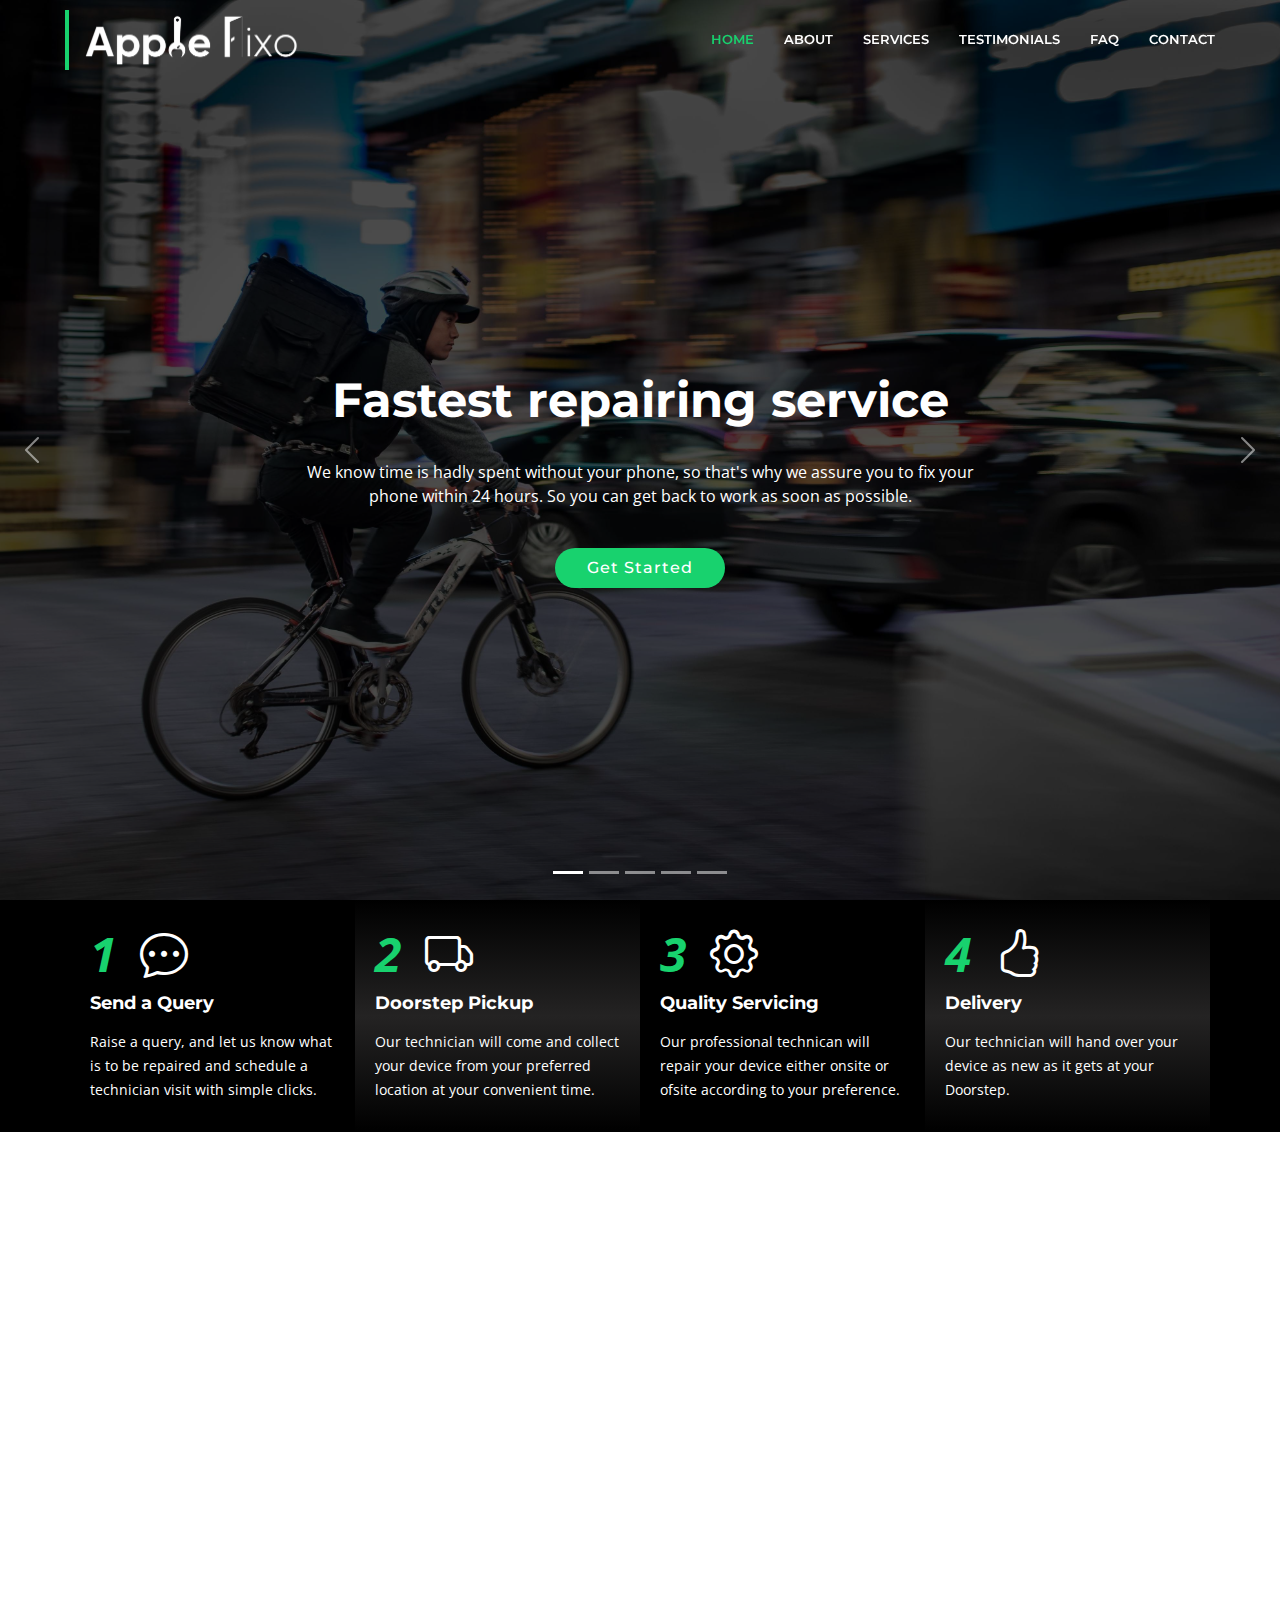
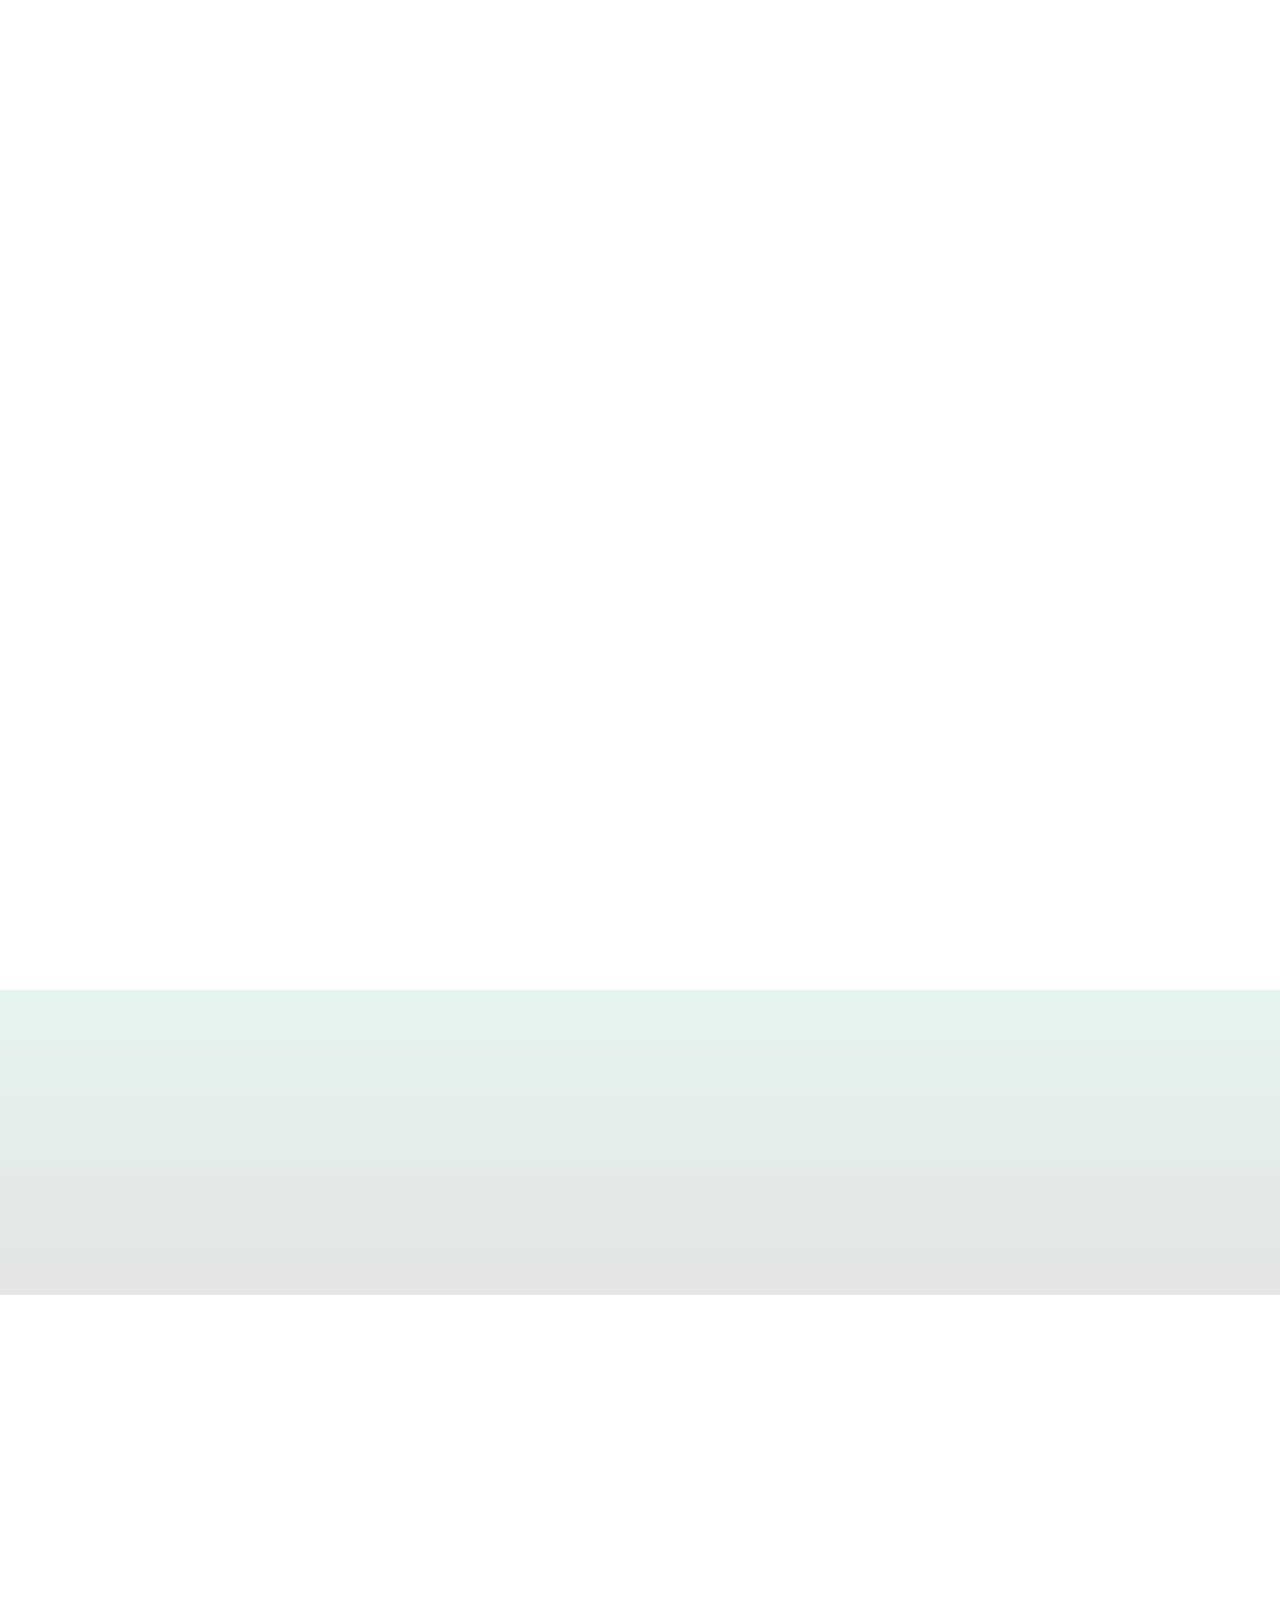
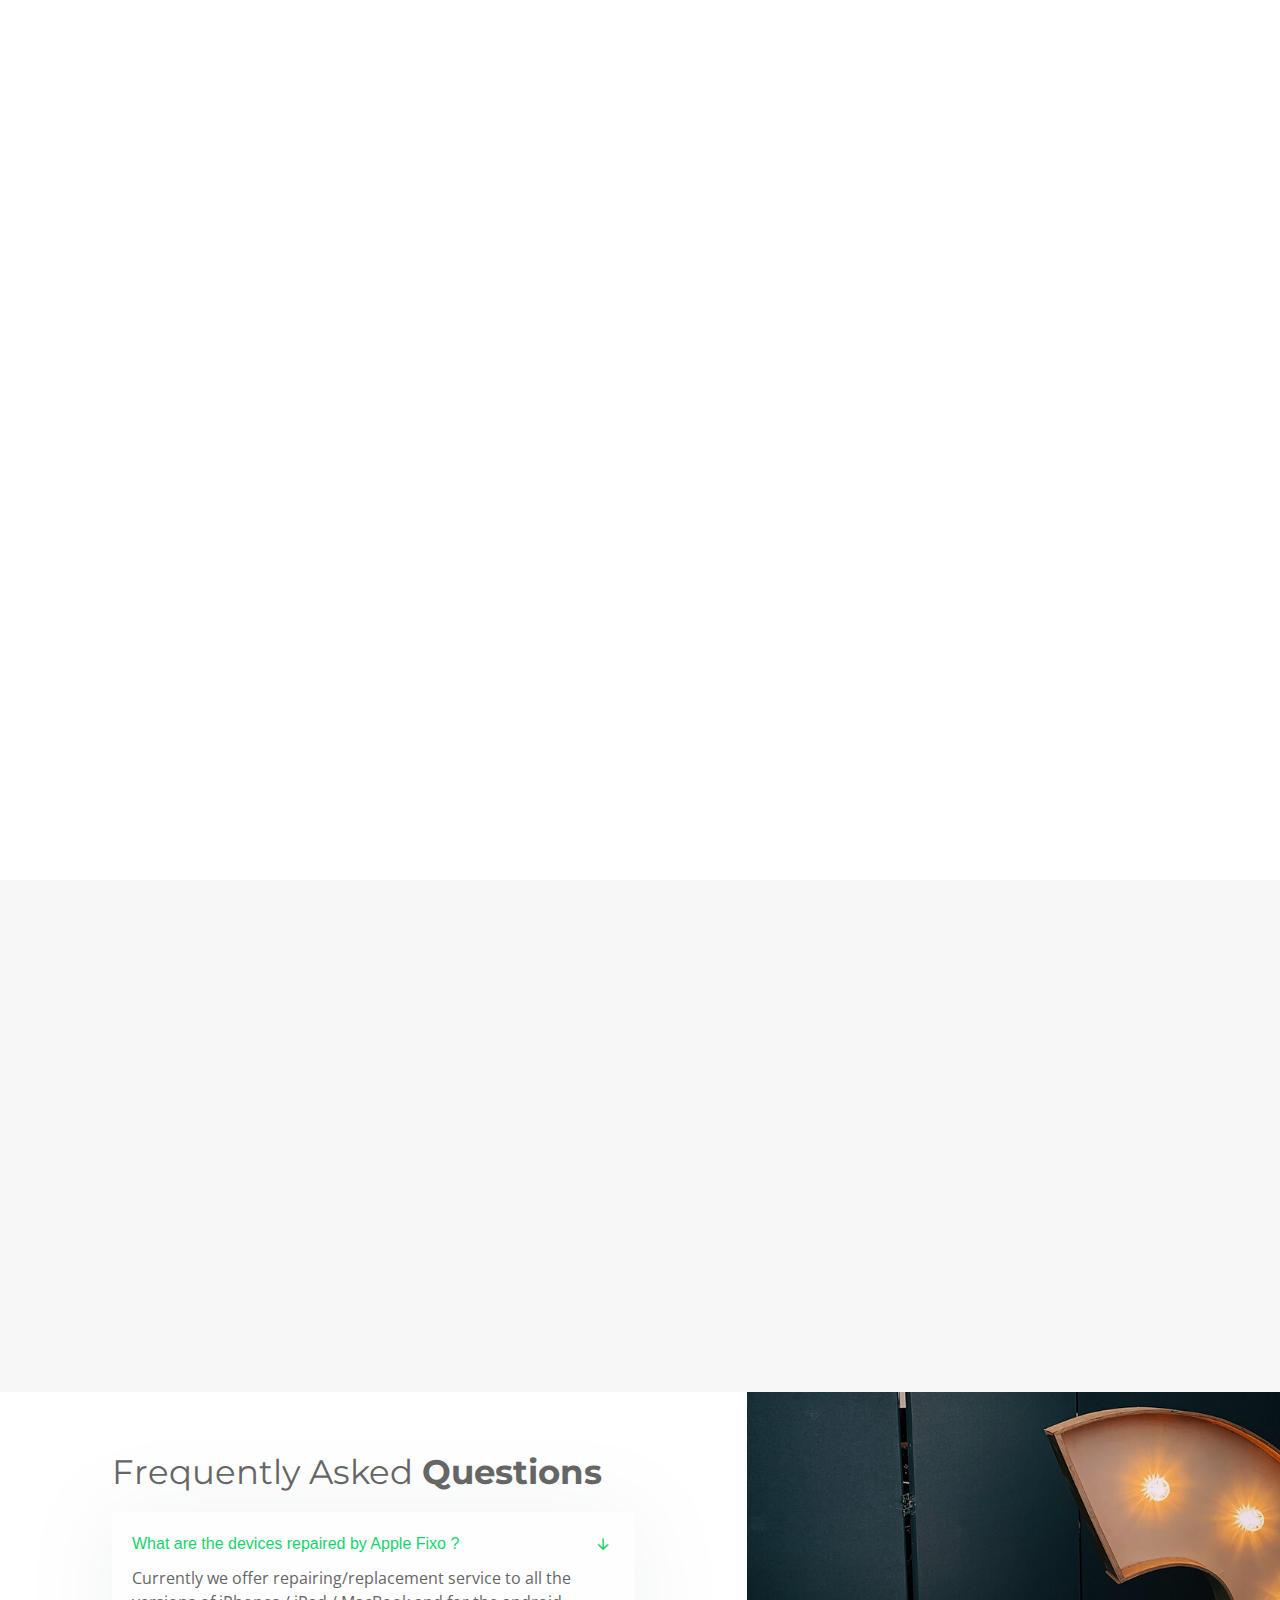
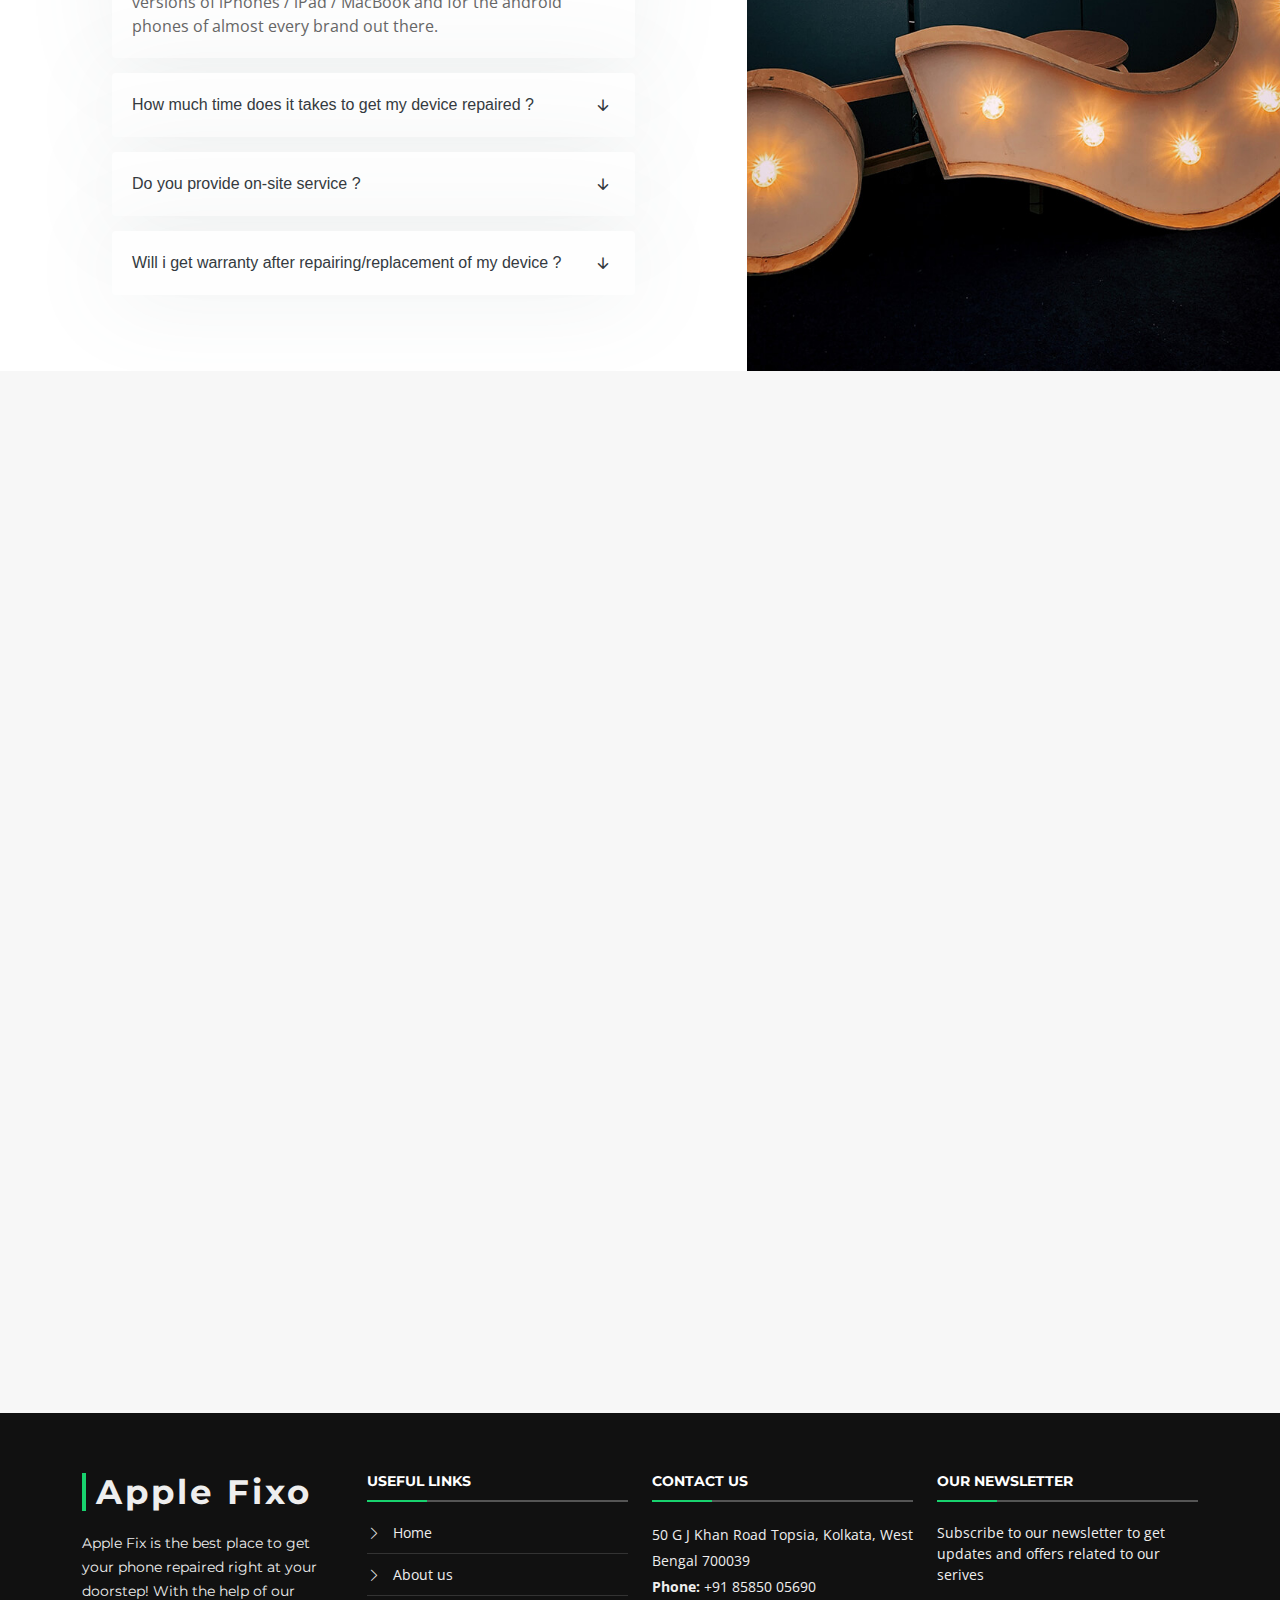
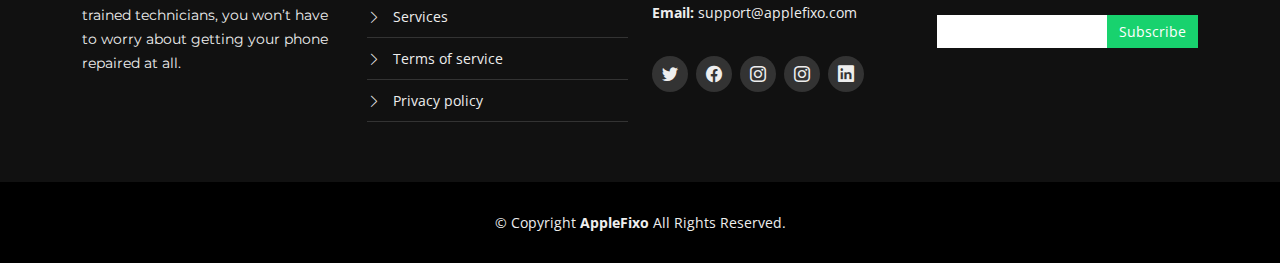
==== index.html @ f8544467 "Update index.html" ====
<!DOCTYPE html>
<html lang="en">

<head>
  <meta charset="utf-8">
  <meta content="width=device-width, initial-scale=1.0" name="viewport">

  <title>Apple Fixo</title>
  <meta content="Best Mobile Repairing Serive in Kolkata | iPhone | iPad | Mac | Android" name="description">
  <meta content="Get your mobile repaired at your doorstep, with free pickup and drop facility" name="keywords">

  <!-- Favicons -->
  <link href="assets/img/favicon.png" rel="icon">
  <link href="assets/img/apple-touch-icon.png" rel="apple-touch-icon">

  <!-- Google Fonts -->
  <link href="https://fonts.googleapis.com/css?family=Open+Sans:300,300i,400,400i,700,700i|Montserrat:300,400,500,700" rel="stylesheet">
  <!-- Vendor CSS Files -->
  <link href="assets/vendor/animate.css/animate.min.css" rel="stylesheet">
  <link href="assets/vendor/aos/aos.css" rel="stylesheet">
  <link href="assets/vendor/bootstrap/css/bootstrap.min.css" rel="stylesheet">
  <link href="assets/vendor/bootstrap-icons/bootstrap-icons.css" rel="stylesheet">
  <link href="assets/vendor/glightbox/css/glightbox.min.css" rel="stylesheet">
  <link href="assets/vendor/swiper/swiper-bundle.min.css" rel="stylesheet">


  <!-- Template Main CSS File -->
  <link href="assets/css/style.css" rel="stylesheet">
  <!-- =======================================================

  ======================================================== -->
</head>

<body>

  <!-- ======= Header ======= -->
  <header id="header" class="fixed-top d-flex align-items-center header-transparent">
    <div class="container-fluid">

      <div class="row justify-content-center align-items-center">
        <div class="col-xl-11 d-flex align-items-center justify-content-between">
          <!-- <h1 class="logo"><a href="index.html">Apple Fixo</a></h1> -->
          <!-- Uncomment below if you prefer to use an image logo -->
          <a href="index.html" class="logo"><img src="assets/img/logo.png" alt="logo" class="img-fluid"></a>


          <nav id="navbar" class="navbar">
            <ul>
              <li><a class="nav-link scrollto active" href="#hero">Home</a></li>
              <li><a class="nav-link scrollto" href="#about">About</a></li>
              <li><a class="nav-link scrollto" href="#services">Services</a></li>
              <li><a class="nav-link scrollto" href="#testimonials">Testimonials</a></li>
              <li><a class="nav-link scrollto " href="#faq">FAQ</a></li>
              <li><a class="nav-link scrollto" href="#contact">Contact</a></li>
            </ul>
            <i class="bi bi-list mobile-nav-toggle"></i>
          </nav><!-- .navbar -->
        </div>
      </div>

    </div>
  </header><!-- End Header -->

  <!-- ======= hero Section ======= -->
  <section id="hero">
    <div class="hero-container">
      <div id="heroCarousel" class="carousel slide carousel-fade" data-bs-ride="carousel" data-bs-interval="5000">

        <ol id="hero-carousel-indicators" class="carousel-indicators"></ol>

        <div class="carousel-inner" role="listbox">

          <div class="carousel-item active" style="background-image: url(assets/img/hero-carousel/1.jpg)">
            <div class="carousel-container">
              <div class="container">
                <h2 class="animate__animated animate__fadeInDown">Fastest repairing service</h2>
                <p class="animate__animated animate__fadeInUp">We know time is hadly spent without your phone, so that's why we assure you to fix your phone within 24 hours. So you can get back to work as soon as possible.</p>
                <a href="#featured-services" class="btn-get-started scrollto animate__animated animate__fadeInUp">Get Started</a>
              </div>
            </div>
          </div>

          <div class="carousel-item" style="background-image: url(assets/img/hero-carousel/2.jpg)">
            <div class="carousel-container">
              <div class="container">
                <h2 class="animate__animated animate__fadeInDown">Professional Technicians</h2>
                <p class="animate__animated animate__fadeInUp">We know how hard it is to find qualified professionals, when everyone knows everything, that's why our technician team consist of certified professionals with atleast 5+ years of experience.</p>
                <a href="#featured-services" class="btn-get-started scrollto animate__animated animate__fadeInUp">Get Started</a>
              </div>
            </div>
          </div>

          <div class="carousel-item" style="background-image: url(assets/img/hero-carousel/3.jpg)">
            <div class="carousel-container">
              <div class="container">
                <h2 class="animate__animated animate__fadeInDown">Doorstep Service</h2>
                <p class="animate__animated animate__fadeInUp">Our Government insists you to Stay at home and so do we, that's why we provide you with our pickup and drop facility for your device so you don't have to step out of your house in turn saving your time and money !</p>
                <a href="#featured-services" class="btn-get-started scrollto animate__animated animate__fadeInUp">Get Started</a>
              </div>
            </div>
          </div>

          <div class="carousel-item" style="background-image: url(assets/img/hero-carousel/4.jpg)">
            <div class="carousel-container">
              <div class="container">
                <h2 class="animate__animated animate__fadeInDown">On-Site repairing</h2>
                <p class="animate__animated animate__fadeInUp">As the saying goes <b>"Don't trust people saying trust me"</b>, that's why we don't ask you to trust us, rather we provide on-site repairing service, so you can have full transparency of the work.</p>
                <a href="#featured-services" class="btn-get-started scrollto animate__animated animate__fadeInUp">Get Started</a>
              </div>
            </div>
          </div>

          <div class="carousel-item" style="background-image: url(assets/img/hero-carousel/5.jpg)">
            <div class="carousel-container">
              <div class="container">
                <h2 class="animate__animated animate__fadeInDown">Only Quality Parts (OOP)</h2>
                <p class="animate__animated animate__fadeInUp">Getting quality people around you may not be possible, but getting quality part can be assured, that's why we provide 100% original parts of your gadgets while repairing or servicing it. </p>
                <a href="#featured-services" class="btn-get-started scrollto animate__animated animate__fadeInUp">Get Started</a>
              </div>
            </div>
          </div>

        </div>

        <a class="carousel-control-prev" href="#heroCarousel" role="button" data-bs-slide="prev">
          <span class="carousel-control-prev-icon bi bi-chevron-left" aria-hidden="true"></span>
        </a>

        <a class="carousel-control-next" href="#heroCarousel" role="button" data-bs-slide="next">
          <span class="carousel-control-next-icon bi bi-chevron-right" aria-hidden="true"></span>
        </a>

      </div>
    </div>
  </section><!-- End Hero Section -->

  <main id="main">

    <!-- ======= Featured Services Section Section ======= -->
    <section id="featured-services">
      <div class="container">
        <div class="row">

          <div class="col-lg-3 box">
            <i><b>1  </b> &nbsp </i><i class="bi bi-chat-dots text-white"></i>
            <h4 class="title"><a><b>Send a Query</b></a></h4>
            <p class="description">Raise a query, and let us know what is to be repaired and schedule a technician visit with simple clicks.</p>
          </div>

          <div class="col-lg-3 box box-bg">
            <i><b>2  </b> &nbsp </i><i class="bi bi-truck text-white"></i>
            <h4 class="title"><a><b>Doorstep Pickup</b></a></h4>
            <p class="description">Our technician will come and collect your device from your preferred location at your convenient time.</p>
          </div>

          <div class="col-lg-3 box">
            <i><b>3  </b> &nbsp </i><i class="bi bi-gear text-white"></i>
            <h4 class="title"><a><b>Quality Servicing</b></a></h4>
            <p class="description">Our professional technican will repair your device either onsite or ofsite according to your preference.</p>
          </div>

          <div class="col-lg-3 box box-bg">
            <i><b>4  </b> &nbsp </i><i class="bi bi-hand-thumbs-up text-white"></i>
            <h4 class="title"><a><b>Delivery</b></a></h4>
            <p class="description">Our technician will hand over your device as new as it gets at your Doorstep.</p>
          </div>



        </div>
      </div>
    </section><!-- End Featured Services Section -->

    <!-- ======= About Us Section ======= -->
    <section id="about">
      <div class="container" data-aos="fade-up">

        <header class="section-header">
          <h3>Our Commitments</h3>
          <p>Reasons to choose Us.</p>
        </header>

        <div class="row about-cols">

          <div class="col-md-3" data-aos="fade-up" data-aos-delay="100">
            <div class="about-col">
              <div class="img">
                <img src="assets/img/about-mission.jpg" alt="" class="img-fluid">
                <div class="icon"><img class="img-res" src="assets/img/icons/delivery-van.png" alt=""></div>
              </div>
              <h2 class="title"><a>Free Pickup & Drop</a></h2>
              <p>
                We provide free pickup & drop service of the gadget that is to be reapired.
              </p>
            </div>
          </div>

          <div class="col-md-3" data-aos="fade-up" data-aos-delay="100">
            <div class="about-col">
              <div class="img">
                <img src="assets/img/onsite.jpg" alt="" class="img-fluid">
                <div class="icon"><img class="img-res" src="assets/img/icons/repair.png" alt=""></div>
              </div>
              <h2 class="title"><a>On-site Service</a></h2>
              <p>
                We provide On-site servicing for full transparency with our customer.
              </p>
            </div>
          </div>

          <div class="col-md-3" data-aos="fade-up" data-aos-delay="200">
            <div class="about-col">
              <div class="img">
                <img src="assets/img/about-plan.jpg" alt="" class="img-fluid">
                <div class="icon"><img class="img-res" src="assets/img/icons/warranty.png" alt=""></i></div>
              </div>
              <h2 class="title"><a>30 Days Warranty</a></h2>
              <p>
                We provide only trained and experienced professionals to service your gadgets.
              </p>
            </div>
          </div>

          <div class="col-md-3" data-aos="fade-up" data-aos-delay="300">
            <div class="about-col">
              <div class="img">
                <img src="assets/img/about-vision.jpg" alt="" class="img-fluid">
                <div class="icon"><img class="img-res" src="assets/img/icons/low-price.png" alt=""></div>
              </div>
              <h2 class="title"><a>Lowest price Guranteed</a></h2>
              <p>
                We assure you to provide you with the lowest price for our services.
              </p>
            </div>
          </div>

        </div>

      </div>
    </section><!-- End About Us Section -->

    <!-- ======= Services Section ======= -->
    <section id="services">
      <div class="container" data-aos="fade-up">

        <header class="section-header wow fadeInUp">
          <h3>Services</h3>
          <p>We are committed to provide you with the best customer experience with overall budget friemdly and quality serivices.</p>
        </header>

        <div class="row">

          <div class="col-lg-4 col-md-6 box" data-aos="fade-up" data-aos-delay="100">
            <div class="icon"><img class="img-svg" src="assets/img/icons/broken.png" alt=""></div>
                <h4 class="title"><a>Broken Screen</a></h4>
                <p class="description">Screens of android, iPhone, iPad, MacBook, Laptops(all brands) are replaced / repaired. </p>
          </div>
          <div class="col-lg-4 col-md-6 box" data-aos="fade-up" data-aos-delay="200">
            <div class="icon"><img class="img-svg" src="assets/img/icons/lighting.png" alt=""></div>
            <h4 class="title"><a >Battery</a></h4>
            <p class="description">Battery related issues of android phones / iPhones/ iPad / Laptops are resloved. </p>
          </div>
          <div class="col-lg-4 col-md-6 box" data-aos="fade-up" data-aos-delay="300">
            <div class="icon"><img class="img-svg" src="assets/img/icons/mac.png" alt=""></div>
            <h4 class="title"><a  >MacBook</a></h4>
            <p class="description">Original spare parts of MacBook are provided with intended warranty.</p>
          </div>
          <div class="col-lg-4 col-md-6 box" data-aos="fade-up" data-aos-delay="200">
            <div class="icon"><img class="img-svg" src="assets/img/icons/motherboard.png" alt=""></div>
            <h4 class="title mt-5"><a  >Motherboard</a></h4>
            <p class="description">Motherboard repairing / replacement of iPhones / android / Laptops are provided.</p>
          </div>
          <div class="col-lg-4 col-md-6 box" data-aos="fade-up" data-aos-delay="300">
            <div class="icon"><img class="img-svg" src="assets/img/icons/microphone.png" alt=""></div>
            <h4 class="title"><a  >Microphone</a></h4>
            <p class="description">All microphones related issues for all the devices are provided here. </p>
          </div>
          <div class="col-lg-4 col-md-6 box" data-aos="fade-up" data-aos-delay="400">
            <div class="icon"><img class="img-svg" src="assets/img/icons/charger.png" alt=""></div>
            <h4 class="title"><a  >Charging Port</a></h4>
            <p class="description">Charging port as well as chargers for iPhones / android / iPad are repaired</p>
          </div>
          <div class="col-lg-4 col-md-6 box" data-aos="fade-up" data-aos-delay="200">
            <div class="icon"><img class="img-svg" src="assets/img/icons/speaker.png" alt=""></div>
            <h4 class="title"><a  >Speaker</a></h4>
            <p class="description">All speakers related issues for all the devices such as laptop and phones are provided here.</p>
          </div>
          <div class="col-lg-4 col-md-6 box" data-aos="fade-up" data-aos-delay="300">
            <div class="icon"><img class="img-svg" src="assets/img/icons/tablet.png" alt=""></div>
            <h4 class="title"><a>Tablet</a></h4>
            <p class="description">iPad and tables of all other brands are repaired.</p>
          </div>
          <div class="col-lg-4 col-md-6 box" data-aos="fade-up" data-aos-delay="400">
            <div class="icon"><img class="img-svg" src="assets/img/icons/receiver.png" alt=""></div>
            <h4 class="title"><a>Receiver</a></a></h4>
            <p class="description">Receiver of android phones and iPhones are repaired and replaced over here.</p>
          </div>

        </div>

      </div>
    </section><!-- End Services Section -->

    <!-- ======= Call To Action Section ======= -->
    <section id="call-to-action">
      <div class="container text-center" data-aos="zoom-in">
        <h3>Get your phone repaired now !</h3>
        <p> We offer a wide range of mobile phone repair services like mic, battery, speaker, back panel, charging jack replacement and more! This is all done at affordable prices right in front of you so you do not have to depend on questionable local repair shops.</p>
        <a class="cta-btn" href="#contact">Get Free Consultation <i class="bi bi-arrow-right-circle-fill"></i></a>
      </div>
    </section><!-- End Call To Action Section -->

    <!-- ======= Facts Section ======= -->
    <section id="facts">
      <div class="container" data-aos="fade-up">

        <header class="section-header">
          <h3>Achievements</h3>
          <p>We work non-stop to deliver the services we promised, so you can rely on the commitments we make.</p>
        </header>

        <div class="row counters">

          <div class="col-lg-3 col-6 text-center">
            <span data-purecounter-start="0" data-purecounter-end="132" data-purecounter-duration="1" class="purecounter"></span>
            <p>Happy Clients</p>
          </div>

          <div class="col-lg-3 col-6 text-center">
            <span data-purecounter-start="0" data-purecounter-end="421" data-purecounter-duration="1" class="purecounter"></span>
            <p>Projects</p>
          </div>

          <div class="col-lg-3 col-6 text-center">
            <span data-purecounter-start="0" data-purecounter-end="1364" data-purecounter-duration="1" class="purecounter"></span>
            <p>Hours Of Support</p>
          </div>

          <div class="col-lg-3 col-6 text-center">
            <span data-purecounter-start="0" data-purecounter-end="38" data-purecounter-duration="1" class="purecounter"></span>
            <p>Professionals</p>
          </div>

        </div>

        <div class="facts-img">
          <img src="assets/img/facts-img.jpg" alt="" class="img-fluid">
        </div>

      </div>
    </section><!-- End Facts Section -->


    <!-- ======= Our Clients Section ======= -->
    <section id="clients">
      <div class="container" data-aos="zoom-in">

        <header class="section-header">
          <h3>Brands We Deal With</h3>
        </header>

        <div class="clients-slider swiper-container">
          <div class="swiper-wrapper align-items-center">
            <div class="swiper-slide"><img src="assets/img/clients/client-3.png" class="img-fluid" alt=""></div>
            <div class="swiper-slide"><img src="assets/img/clients/client-4.png" class="img-fluid" alt=""></div>
            <div class="swiper-slide"><img src="assets/img/clients/client-1.png" class="img-fluid" alt=""></div>
            <div class="swiper-slide"><img src="assets/img/clients/client-2.png" class="img-fluid" alt=""></div>
            <div class="swiper-slide"><img src="assets/img/clients/client-5.png" class="img-fluid" alt=""></div>
            <div class="swiper-slide"><img src="assets/img/clients/client-6.png" class="img-fluid" alt=""></div>
            <div class="swiper-slide"><img src="assets/img/clients/client-7.png" class="img-fluid" alt=""></div>
            <div class="swiper-slide"><img src="assets/img/clients/client-8.png" class="img-fluid" alt=""></div>
            <div class="swiper-slide"><img src="assets/img/clients/client-9.png" class="img-fluid" alt=""></div>
            <div class="swiper-slide"><img src="assets/img/clients/client-10.png" class="img-fluid" alt=""></div>
            <div class="swiper-slide"><img src="assets/img/clients/client-11.png" class="img-fluid" alt=""></div>
            <div class="swiper-slide"><img src="assets/img/clients/client-12.png" class="img-fluid" alt=""></div>
          </div>
          <div class="swiper-pagination"></div>
        </div>

      </div>
    </section><!-- End Our Clients Section -->

    <!-- ======= Testimonials Section ======= -->
    <section id="testimonials" class="section-bg">
      <div class="container" data-aos="fade-up">

        <header class="section-header">
          <h3>Testimonials</h3>
        </header>

        <div class="testimonials-slider swiper-container" data-aos="fade-up" data-aos-delay="100">
          <div class="swiper-wrapper">

            <div class="swiper-slide">
              <div class="testimonial-item">
                <img src="assets/img/testimonial-1.jpg" class="testimonial-img" alt="">
                <h3>Saul Goodman</h3>
                <h4>Consultant</h4>
                <p>
                  <img src="assets/img/quote-sign-left.png" class="quote-sign-left" alt="">
                  I got my MacBook screen repaired as it was really urgent for me to get that fixed. They got my MacBook repaired under 24 hours.
                  <img src="assets/img/quote-sign-right.png" class="quote-sign-right" alt="">
                </p>
              </div>
            </div><!-- End testimonial item -->

            <div class="swiper-slide">
              <div class="testimonial-item">
                <img src="assets/img/testimonial-2.jpg" class="testimonial-img" alt="">
                <h3>Sara Wilsson</h3>
                <h4>Doctor</h4>
                <p>
                  <img src="assets/img/quote-sign-left.png" class="quote-sign-left" alt="">
                I got my MacBook screen repaired as it was really urgent for me to get that fixed. They got my MacBook repaired under 24 hours.
                  <img src="assets/img/quote-sign-right.png" class="quote-sign-right" alt="">
                </p>
              </div>
            </div><!-- End testimonial item -->

            <div class="swiper-slide">
              <div class="testimonial-item">
                <img src="assets/img/testimonial-3.jpg" class="testimonial-img" alt="">
                <h3>Jena Karlis</h3>
                <h4>Store Owner</h4>
                <p>
                  <img src="assets/img/quote-sign-left.png" class="quote-sign-left" alt="">
                  I got my MacBook screen repaired as it was really urgent for me to get that fixed. They got my MacBook repaired under 24 hours.
                  <img src="assets/img/quote-sign-right.png" class="quote-sign-right" alt="">
                </p>
              </div>
            </div><!-- End testimonial item -->

            <div class="swiper-slide">
              <div class="testimonial-item">
                <img src="assets/img/testimonial-4.jpg" class="testimonial-img" alt="">
                <h3>Matt Brandon</h3>
                <h4>Freelancer</h4>
                <p>
                  <img src="assets/img/quote-sign-left.png" class="quote-sign-left" alt="">
                  I got my iPhone repaired at my doorstep itself, the technician was very professional and I also got warranty on the repaired parts.
                  <img src="assets/img/quote-sign-right.png" class="quote-sign-right" alt="">
                </p>
              </div>
            </div><!-- End testimonial item -->

            <div class="swiper-slide">
              <div class="testimonial-item">
                <img src="assets/img/testimonial-5.jpg" class="testimonial-img" alt="">
                <h3>John Larson</h3>
                <h4>Entrepreneur</h4>
                <p>
                  <img src="assets/img/quote-sign-left.png" class="quote-sign-left" alt="">
                  I got my Redmi Note 5 repaired and the customer service was really great.
                  <img src="assets/img/quote-sign-right.png" class="quote-sign-right" alt="">
                </p>
              </div>
            </div><!-- End testimonial item -->

          </div>
          <div class="swiper-pagination"></div>
        </div>

      </div>
    </section><!-- End Testimonials Section -->


    <!-- ======= Faq Section ======= -->
    <section id="faq" class="faq">
      <div class="container-fluid">

        <div class="row">

          <div class="col-lg-7 d-flex flex-column justify-content-center align-items-stretch  order-2 order-lg-1">

            <div class="content">
              <h3>Frequently Asked <strong>Questions</strong></h3>
            </div>

            <div class="accordion-list">
              <ul>
                <li>
                  <a data-bs-toggle="collapse" class="collapse" data-bs-target="#accordion-list-1">What are the devices repaired by Apple Fixo ?<i class="bi bi-arrow-down-short"></i> <i class="bx bx-chevron-down icon-show"></i><i class="bx bx-chevron-up icon-close"></i></a>
                  <div id="accordion-list-1" class="collapse show" data-bs-parent=".accordion-list">
                    <p>
                      Currently we offer repairing/replacement service to all the versions of iPhones / iPad / MacBook and for the android phones of almost every brand out there.
                    </p>
                  </div>
                </li>

                <li>
                  <a data-bs-toggle="collapse" data-bs-target="#accordion-list-2" class="collapsed">How much time does it takes to get my device repaired ? <i class="bi bi-arrow-down-short"></i><i class="bx bx-chevron-down icon-show"></i><i class="bx bx-chevron-up icon-close"></i></a>
                  <div id="accordion-list-2" class="collapse" data-bs-parent=".accordion-list">
                    <p>
                      If the damaged parts of your device are available in the market then your device can be repaired and delivered within 24 hours.
                    </p>
                  </div>
                </li>

                <li>
                  <a data-bs-toggle="collapse" data-bs-target="#accordion-list-3" class="collapsed">Do you provide on-site service ?<i class="bi bi-arrow-down-short"></i></i> <i class="bx bx-chevron-down icon-show"></i><i class="bx bx-chevron-up icon-close"></i></a>
                  <div id="accordion-list-3" class="collapse" data-bs-parent=".accordion-list">
                    <p>
                      Yes, we do provide onsite repairing service for our customers for full transparenvy of the work.
                    </p>
                  </div>
                </li>
                <li>
                  <a data-bs-toggle="collapse" data-bs-target="#accordion-list-3" class="collapsed">Will i get warranty after repairing/replacement of my device ?<i class="bi bi-arrow-down-short"></i></i> <i class="bx bx-chevron-down icon-show"></i><i class="bx bx-chevron-up icon-close"></i></a>
                  <div id="accordion-list-3" class="collapse" data-bs-parent=".accordion-list">
                    <p>
                      Absolutely, you will get 30 Days of warranty on the parts that are repaired or replaced in your device. Please note: We don’t cover any kind of physical/water damage to the parts provided. If there is any mishandling/tampering of the parts that are observed by our expert technicians it will not be covered under warranty.
                    </p>
                  </div>
                </li>

              </ul>
            </div>

          </div>

          <div class="col-lg-5 align-items-stretch order-1 order-lg-2 img" style='background-image: url("assets/img/faq.jpg");'>&nbsp;</div>
        </div>

      </div>
    </section><!-- End Faq Section -->

    <!-- ======= Contact Section ======= -->
    <section id="contact" class="section-bg">
      <div class="container" data-aos="fade-up">

        <div class="section-header">
          <h3>Contact Us</h3>
          <p>Raise a query and we'll try to get you as soon as possible.</p>
        </div>

        <div class="row contact-info">

          <div class="col-md-4">
            <div class="contact-address">
              <i class="bi bi-geo-alt"></i>
              <h3>Address</h3>
              <address>50 G J Khan Road Topsia, Kolkata 7000-39</address>
            </div>
          </div>

          <div class="col-md-4">
            <div class="contact-phone">
              <i class="bi bi-phone"></i>
              <h3>Phone Number</h3>
              <p><a href="tel:+155895548855">+91 85850 05690</a></p>
            </div>
          </div>

          <div class="col-md-4">
            <div class="contact-email">
              <i class="bi bi-envelope"></i>
              <h3>Email</h3>
              <p><a href="mailto:info@example.com">support@applefixo.com</a></p>
            </div>
          </div>

        </div>

        <div class="form">
          <form action="https://formsubmit.co/fixoapple@gmail.com" method="POST" role="form" class="php-email-form">
            <div class="row">
              <div class="form-group col-md-4">
                <input type="text" name="name" class="form-control" id="name" placeholder="Your Name" required>
                <input type="hidden" name="_next" value="https://www.applefixo.com/">
                <input type="hidden" name="_captcha" value="false">
              </div>
              <div class="form-group col-md-4">
                <input type="email" class="form-control" name="email" id="email" placeholder="Your Email" required>

              </div>
              <div class="form-group col-md-4">
                      <select id="inputState" class="form-control">
                      <option selected>Mobile Phone</option>
                      <option>Tablet</option>
                      <option>Laptop</option>
                      <option>PC</option>
                      </select>
            </div>
            </div>
            <div class="row">
              <div class="form-group col-md-4">
                <input type="text" class="form-control" name="brand" id="subject" placeholder="Brand Name" required>
              </div>
              <div class="form-group col-md-4">
                <input type="text" class="form-control" name="model" id="subject" placeholder="Model Name" required>
              </div>
              <div class="form-group col-md-4">
                <input type="text" class="form-control" name="issue" id="subject" placeholder="Issue" required>
              </div>
            </div>
            <div class="form-group">
              <textarea class="form-control" name="address" rows="5" placeholder="Address" required></textarea>
            </div>
            <div class="form-group">
              <textarea class="form-control" name="isuue" rows="5" placeholder="Describe your issue in brief" required></textarea>
            </div>
            <div class="text-center"><button type="submit">Raise Query &nbsp &nbsp<i class="bi bi-arrow-right-circle-fill"></i></button></div>
          </form>
        </div>

      </div>
    </section><!-- End Contact Section -->

  </main><!-- End #main -->

  <!-- ======= Footer ======= -->
  <footer id="footer">
    <div class="footer-top">
      <div class="container">
        <div class="row">

          <div class="col-lg-3 col-md-6 footer-info">
            <h3>Apple Fixo</h3>
            <p>Apple Fix is the best place to get your phone repaired right at your doorstep! With the help of our trained technicians, you won’t have to worry about getting your phone repaired at all.</p>
          </div>

          <div class="col-lg-3 col-md-6 footer-links">
            <h4>Useful Links</h4>
            <ul>
              <li><i class="bi bi-chevron-right"></i> <a href="#home">Home</a></li>
              <li><i class="bi bi-chevron-right"></i> <a href="#about">About us</a></li>
              <li><i class="bi bi-chevron-right"></i> <a href="#services">Services</a></li>
              <li><i class="bi bi-chevron-right"></i> <a href="#">Terms of service</a></li>
              <li><i class="bi bi-chevron-right"></i> <a href="#">Privacy policy</a></li>
            </ul>
          </div>

          <div class="col-lg-3 col-md-6 footer-contact">
            <h4>Contact Us</h4>
            <p>
              50 G J Khan Road Topsia, Kolkata, West Bengal 700039 <br>
              <strong>Phone:</strong> +91 85850 05690<br>
              <strong>Email:</strong> support@applefixo.com<br>
            </p>

            <div class="social-links">
              <a href="#" class="twitter"><i class="bi bi-twitter"></i></a>
              <a href="#" class="facebook"><i class="bi bi-facebook"></i></a>
              <a href="#" class="instagram"><i class="bi bi-instagram"></i></a>
              <a href="#" class="instagram"><i class="bi bi-instagram"></i></a>
              <a href="#" class="linkedin"><i class="bi bi-linkedin"></i></a>
            </div>

          </div>

          <div class="col-lg-3 col-md-6 footer-newsletter">
            <h4>Our Newsletter</h4>
            <p>Subscribe to our newsletter to get updates and offers related to our serives </p>
            <form action="" method="post">
              <input type="email" name="email"><input type="submit" value="Subscribe">
            </form>
          </div>

        </div>
      </div>
    </div>

    <div class="container">
      <div class="copyright">
        &copy; Copyright <strong>AppleFixo </strong> All Rights Reserved.
      </div>
    </div>
  </footer><!-- End Footer -->

  <a href="#" class="back-to-top d-flex align-items-center justify-content-center"><i class="bi bi-arrow-up-short"></i></a>
  <!-- Uncomment below i you want to use a preloader -->
  <div id="preloader"></div>

  <!-- Vendor JS Files -->
  <script src="assets/vendor/aos/aos.js"></script>
  <script src="assets/vendor/bootstrap/js/bootstrap.bundle.min.js"></script>
  <script src="assets/vendor/glightbox/js/glightbox.min.js"></script>
  <script src="assets/vendor/isotope-layout/isotope.pkgd.min.js"></script>
  <script src="assets/vendor/purecounter/purecounter.js"></script>
  <script src="assets/vendor/swiper/swiper-bundle.min.js"></script>
  <script src="assets/vendor/waypoints/noframework.waypoints.js"></script>

  <!-- Template Main JS File -->
  <script src="assets/js/main.js"></script>

</body>

</html>
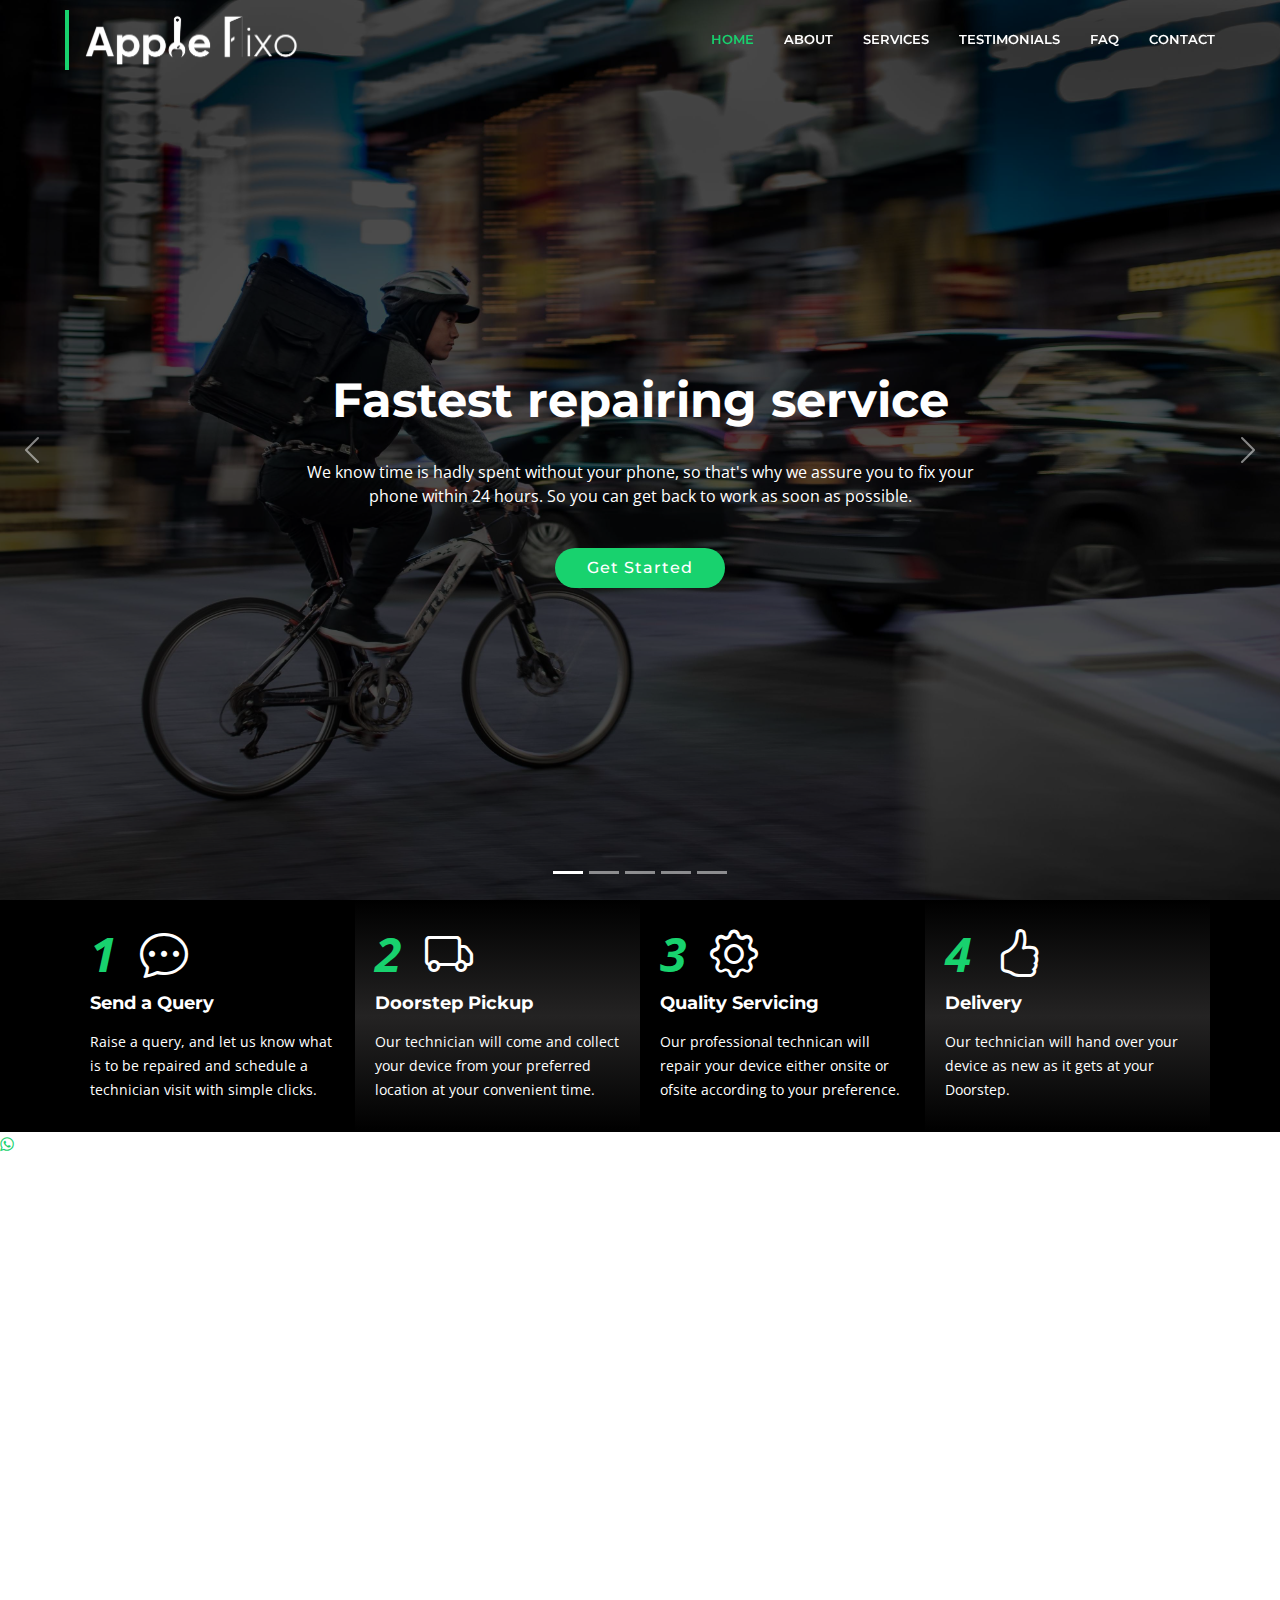
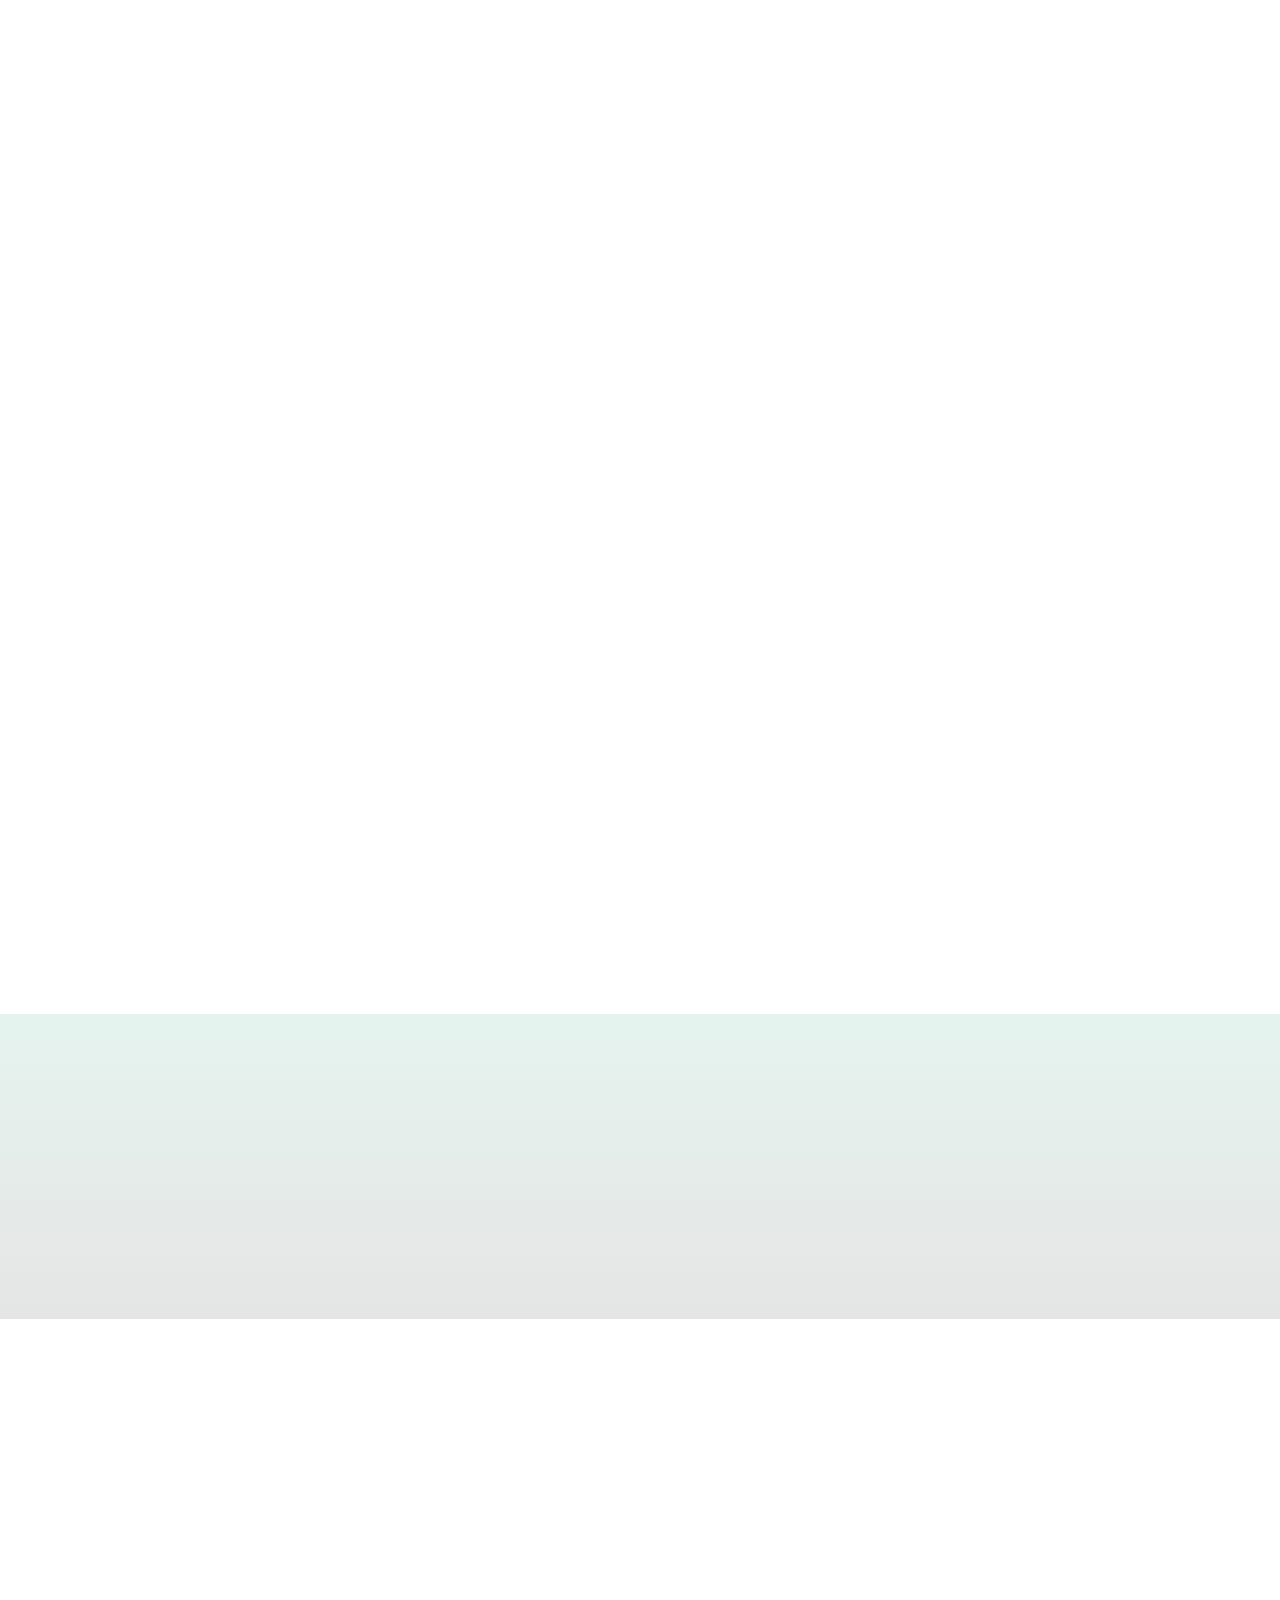
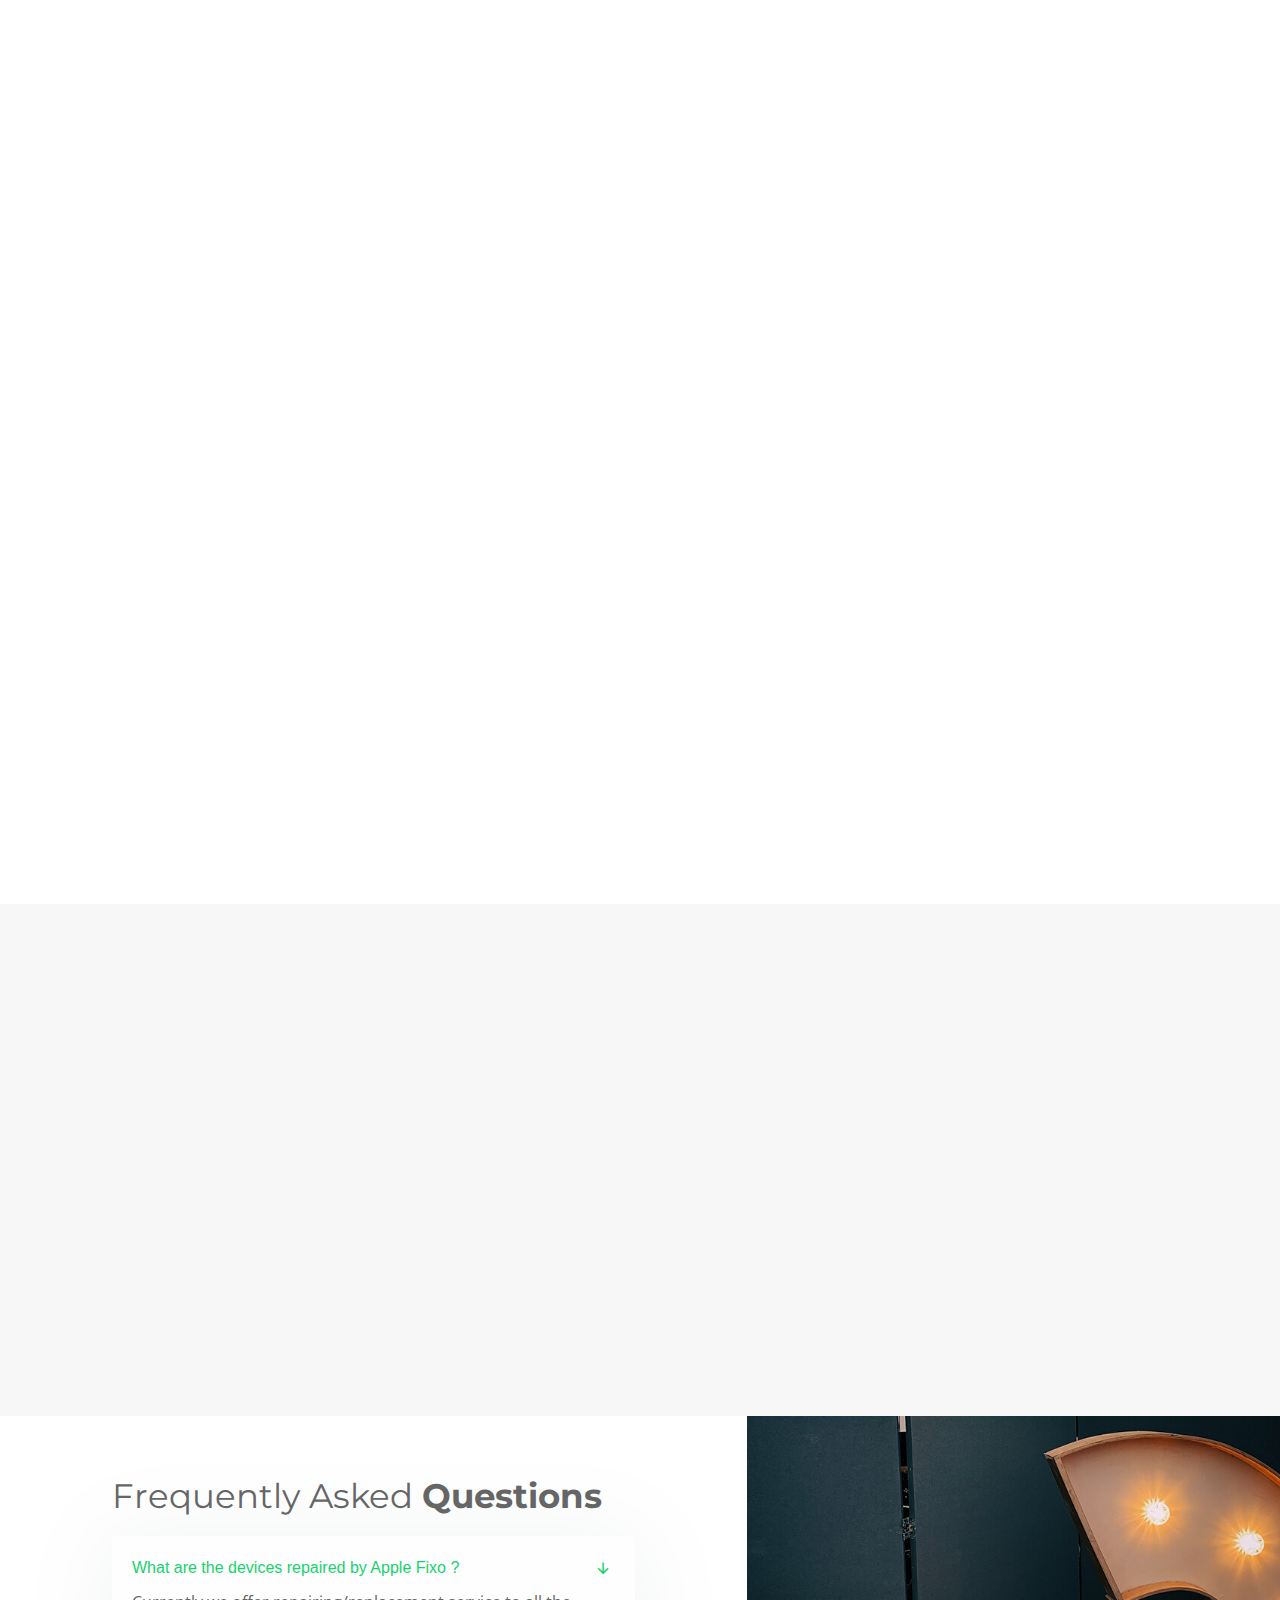
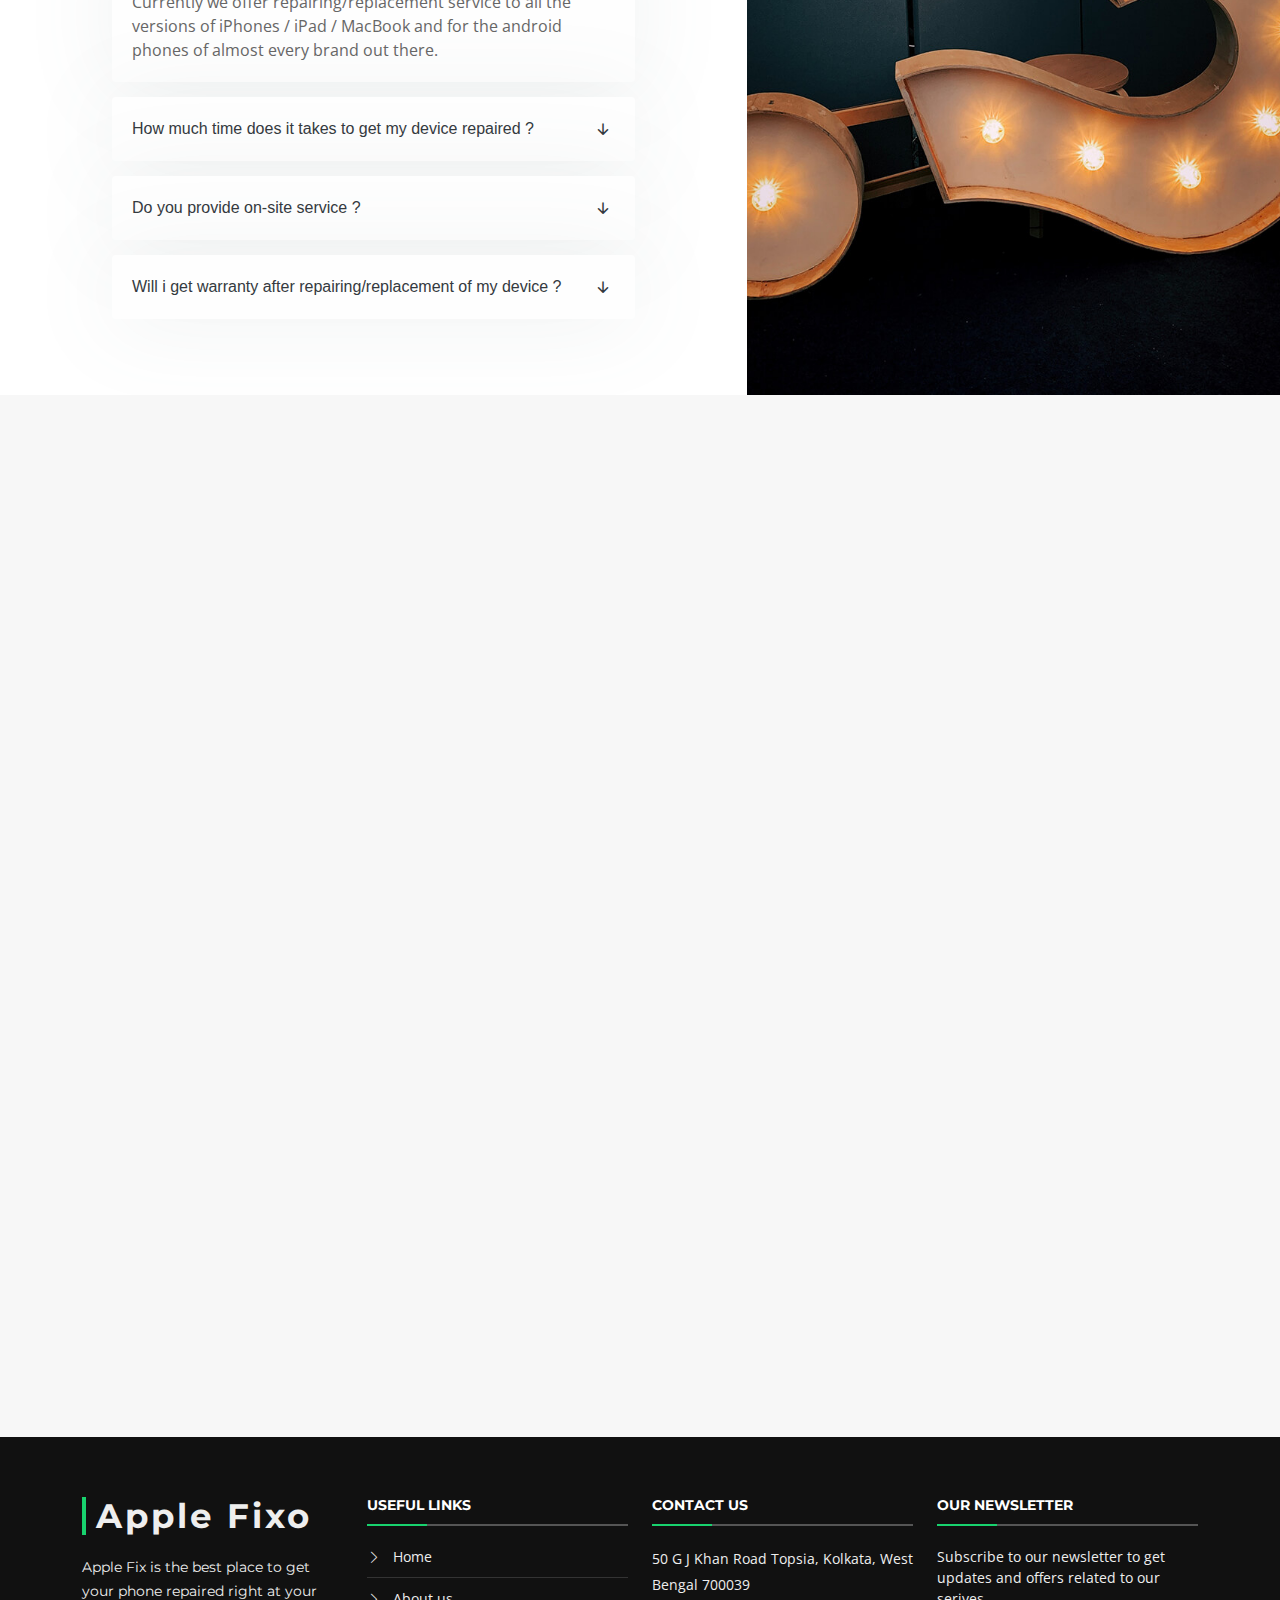
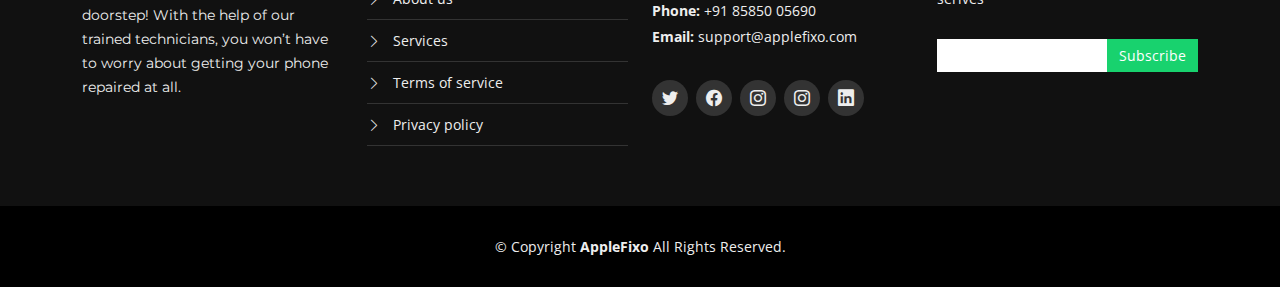
==== commit ee15ca7c: "Update index.html" ====
--- a/index.html
+++ b/index.html
@@ -22,6 +22,7 @@
   <link href="assets/vendor/bootstrap-icons/bootstrap-icons.css" rel="stylesheet">
   <link href="assets/vendor/glightbox/css/glightbox.min.css" rel="stylesheet">
   <link href="assets/vendor/swiper/swiper-bundle.min.css" rel="stylesheet">
+  <link rel="stylesheet" href="https://maxcdn.bootstrapcdn.com/font-awesome/4.5.0/css/font-awesome.min.css">
 
 
   <!-- Template Main CSS File -->
@@ -170,6 +171,12 @@
         </div>
       </div>
     </section><!-- End Featured Services Section -->
+    
+<!--     Whatspp Section -->
+
+        <a href="https://api.whatsapp.com/send?phone=51955081075&text=Hola%21%20Quisiera%20m%C3%A1s%20informaci%C3%B3n%20sobre%20Varela%202." class="float" target="_blank">
+        <i class="fa fa-whatsapp my-float"></i>
+        </a>
 
     <!-- ======= About Us Section ======= -->
     <section id="about">
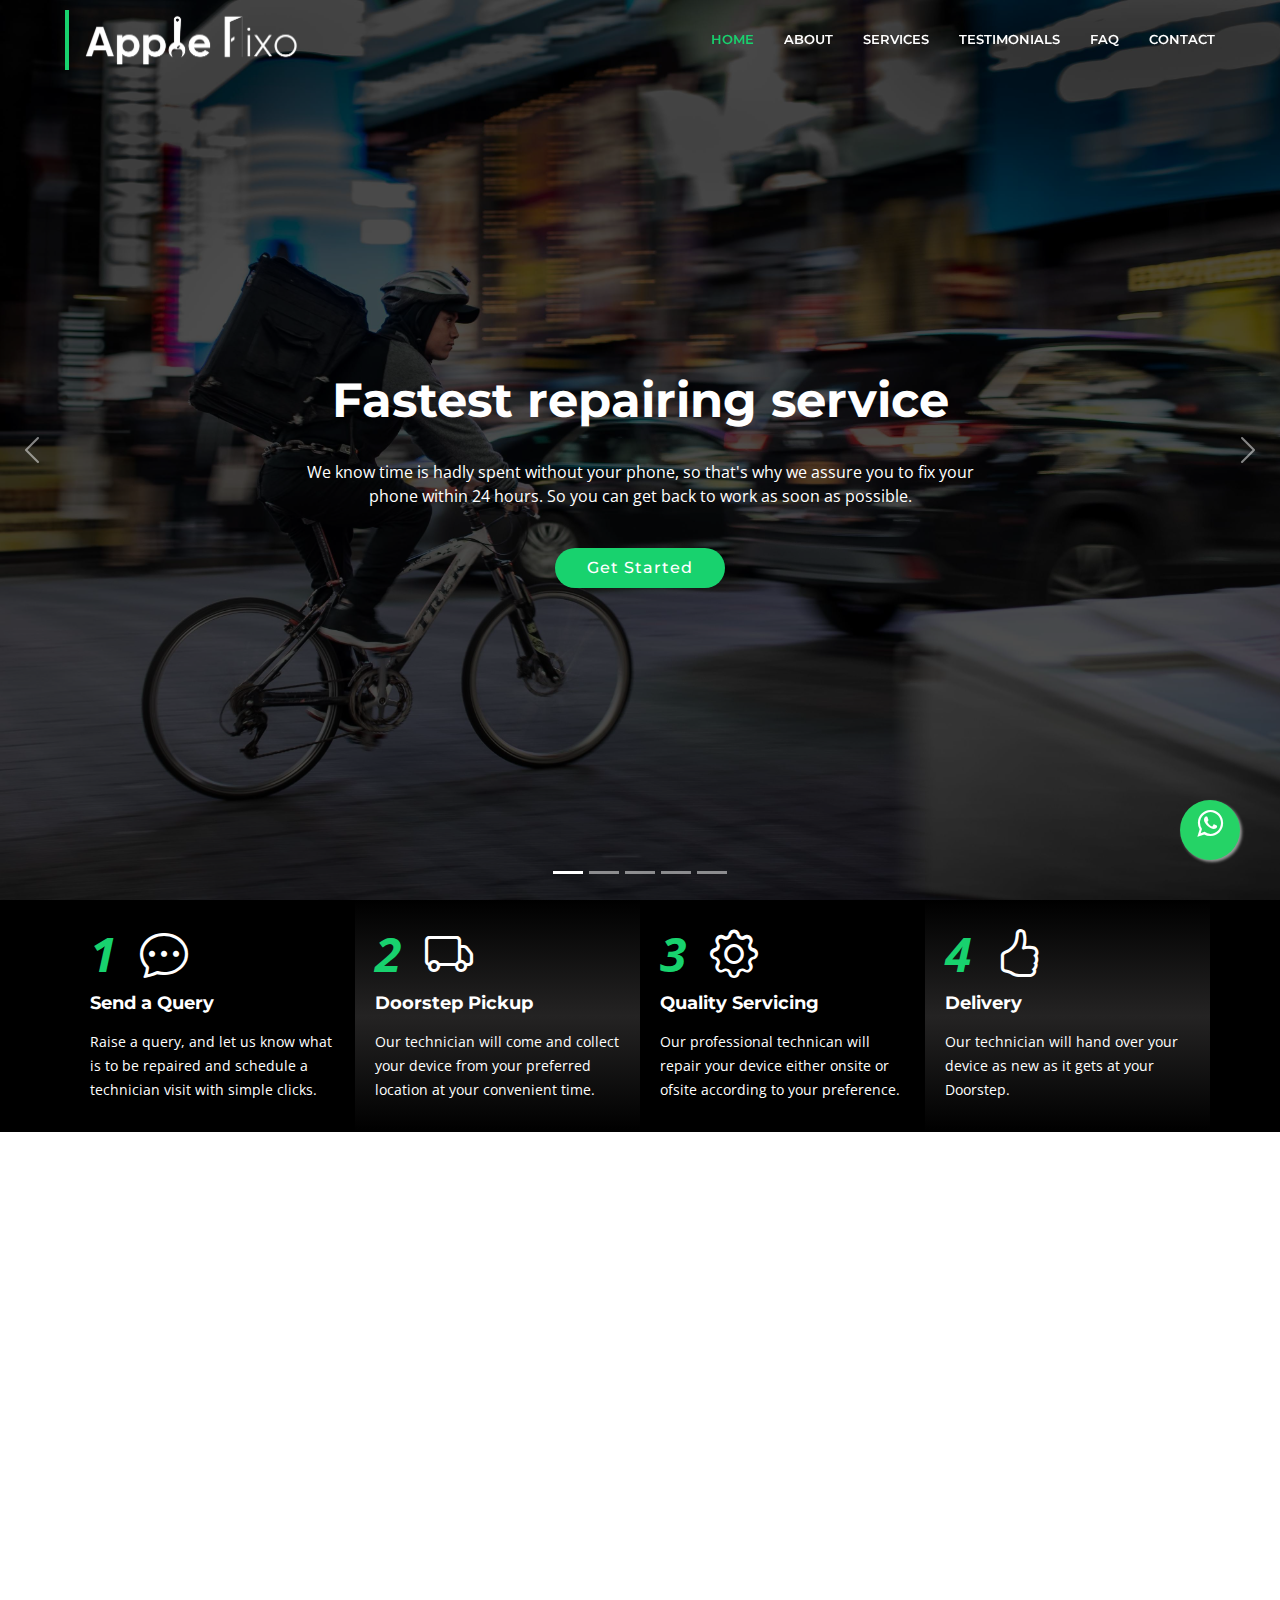
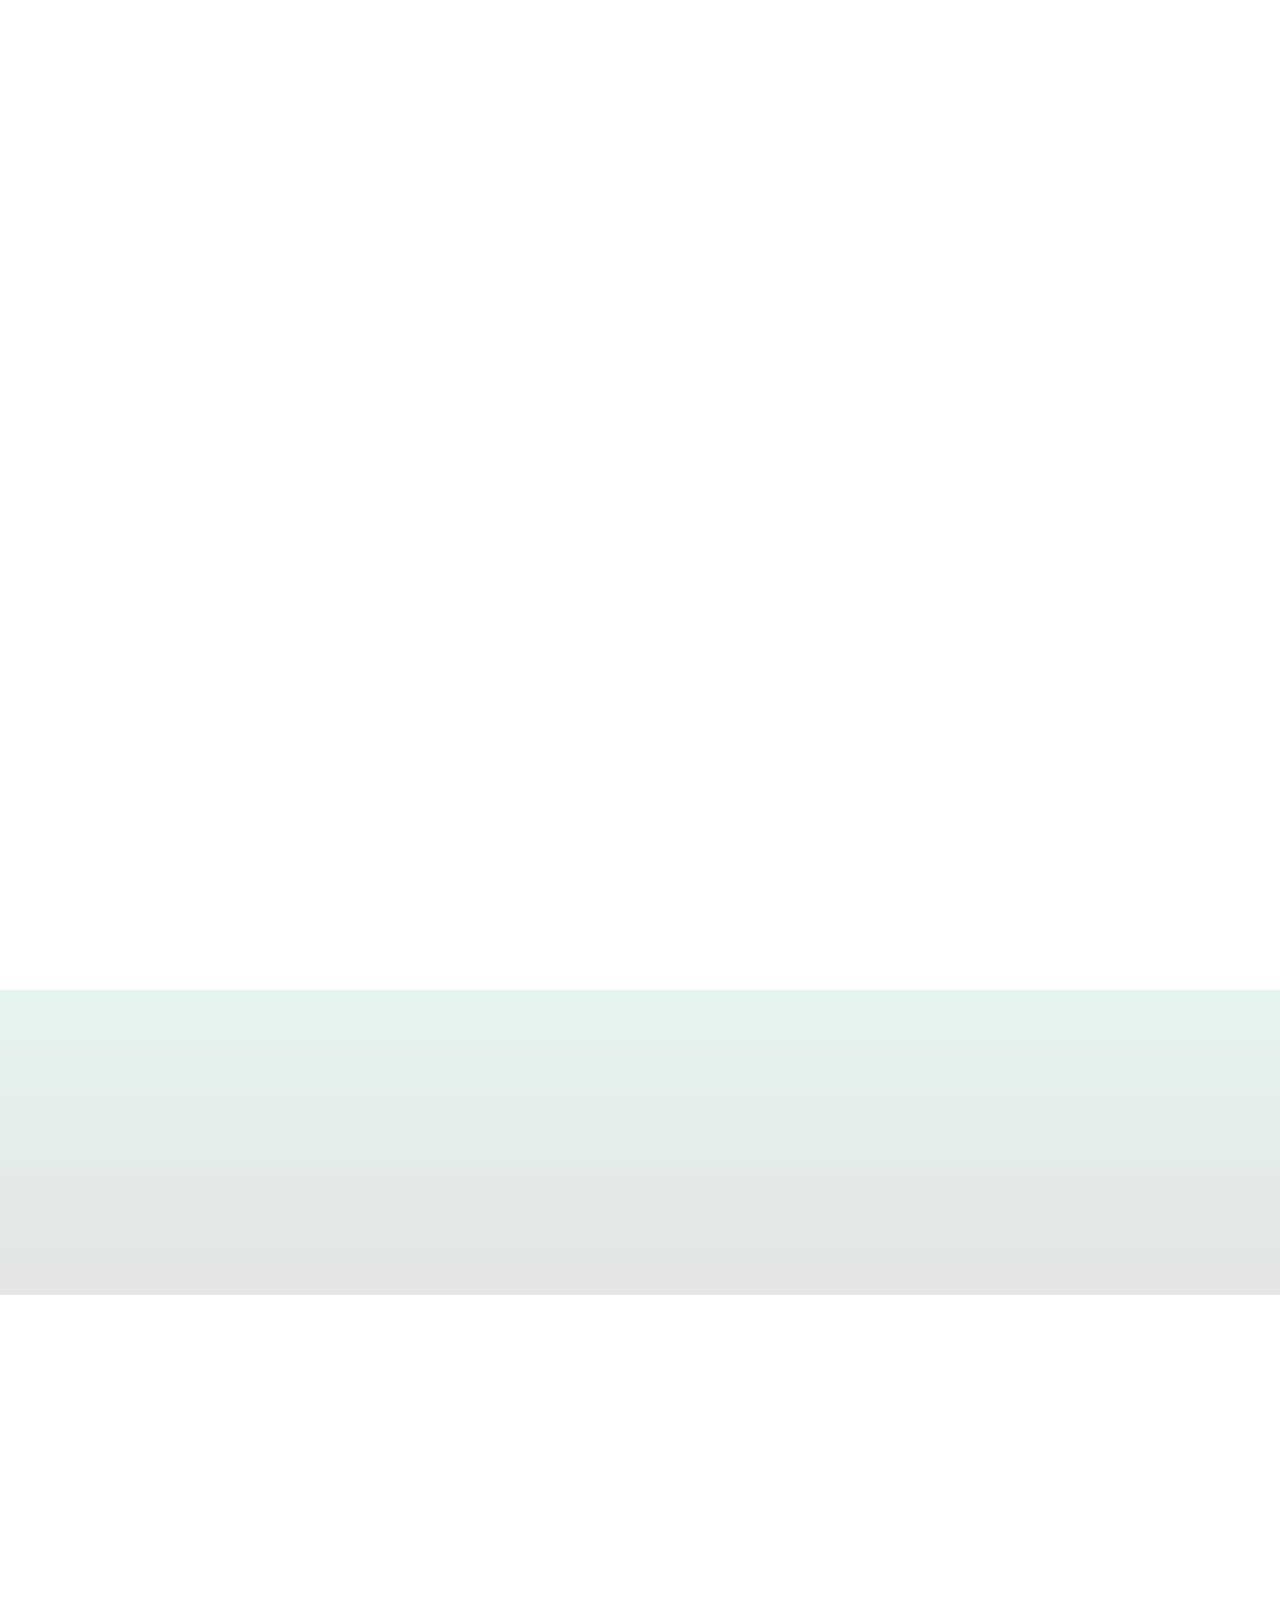
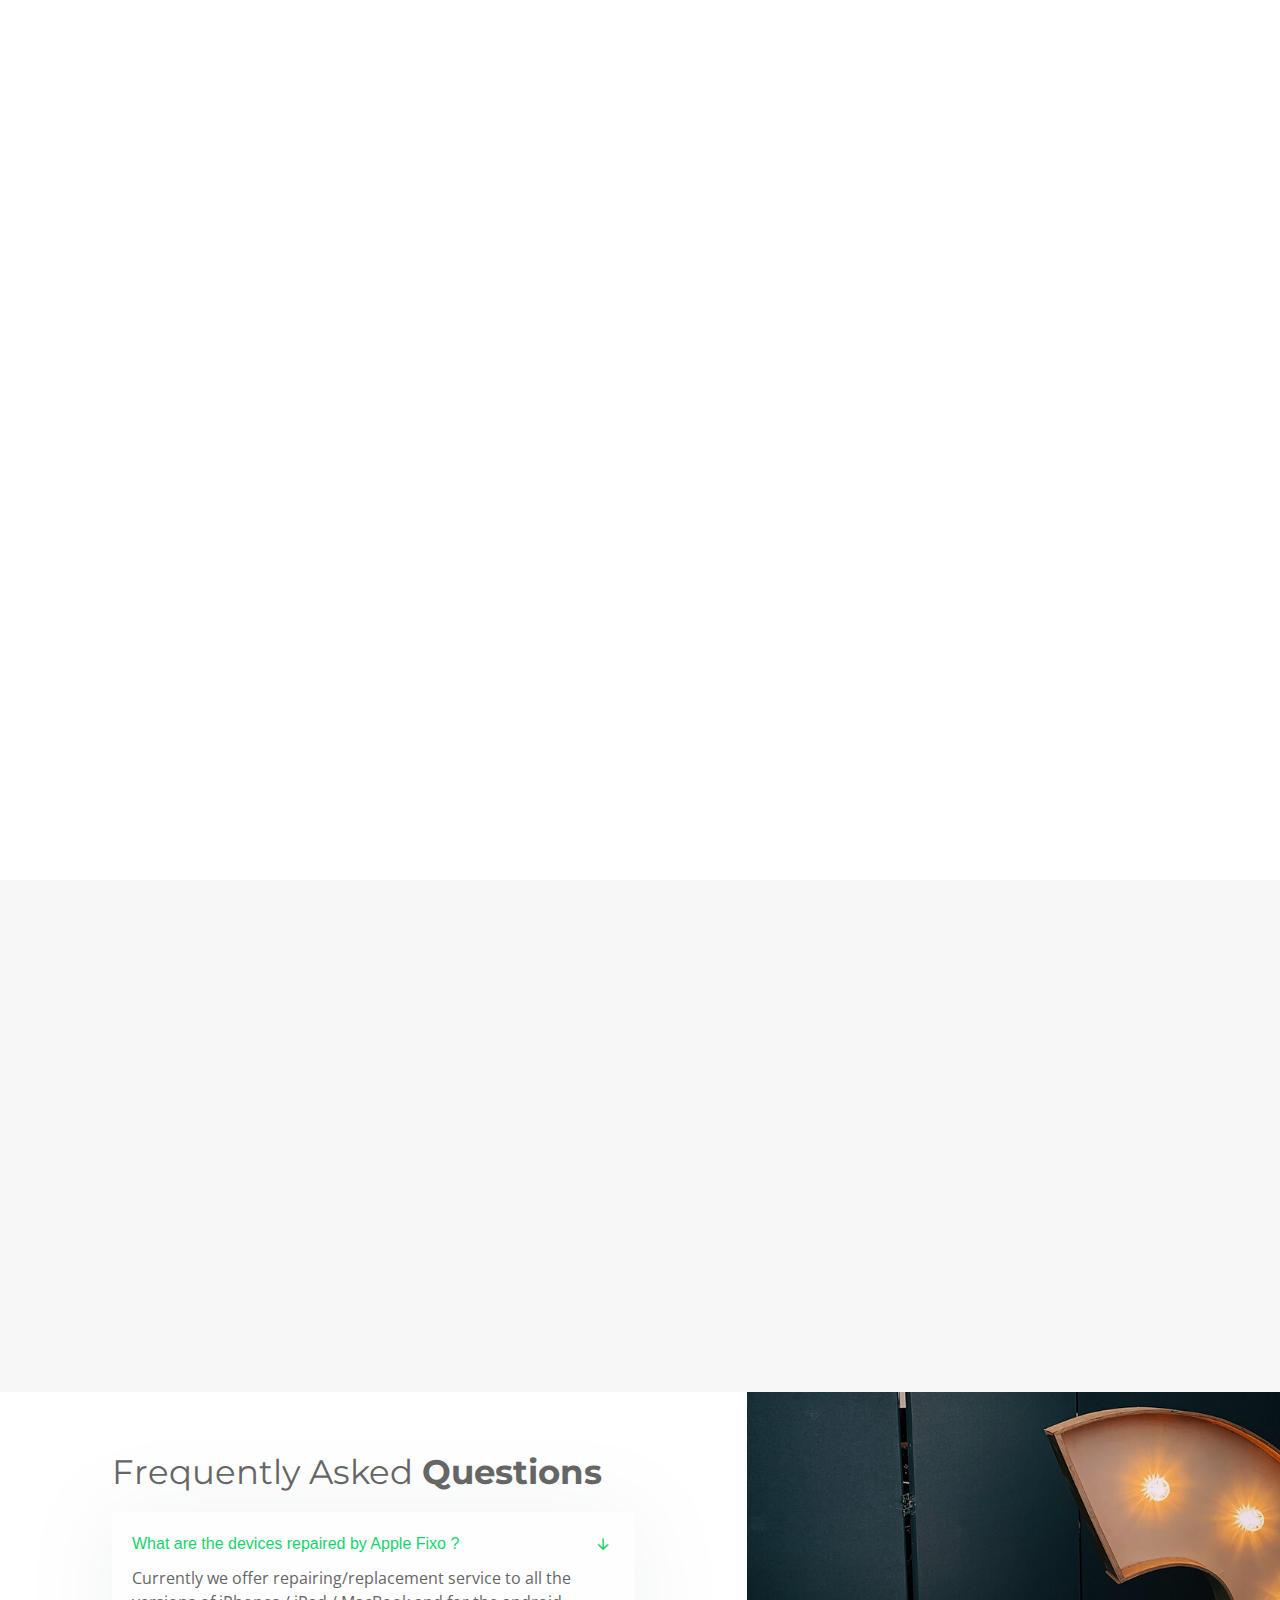
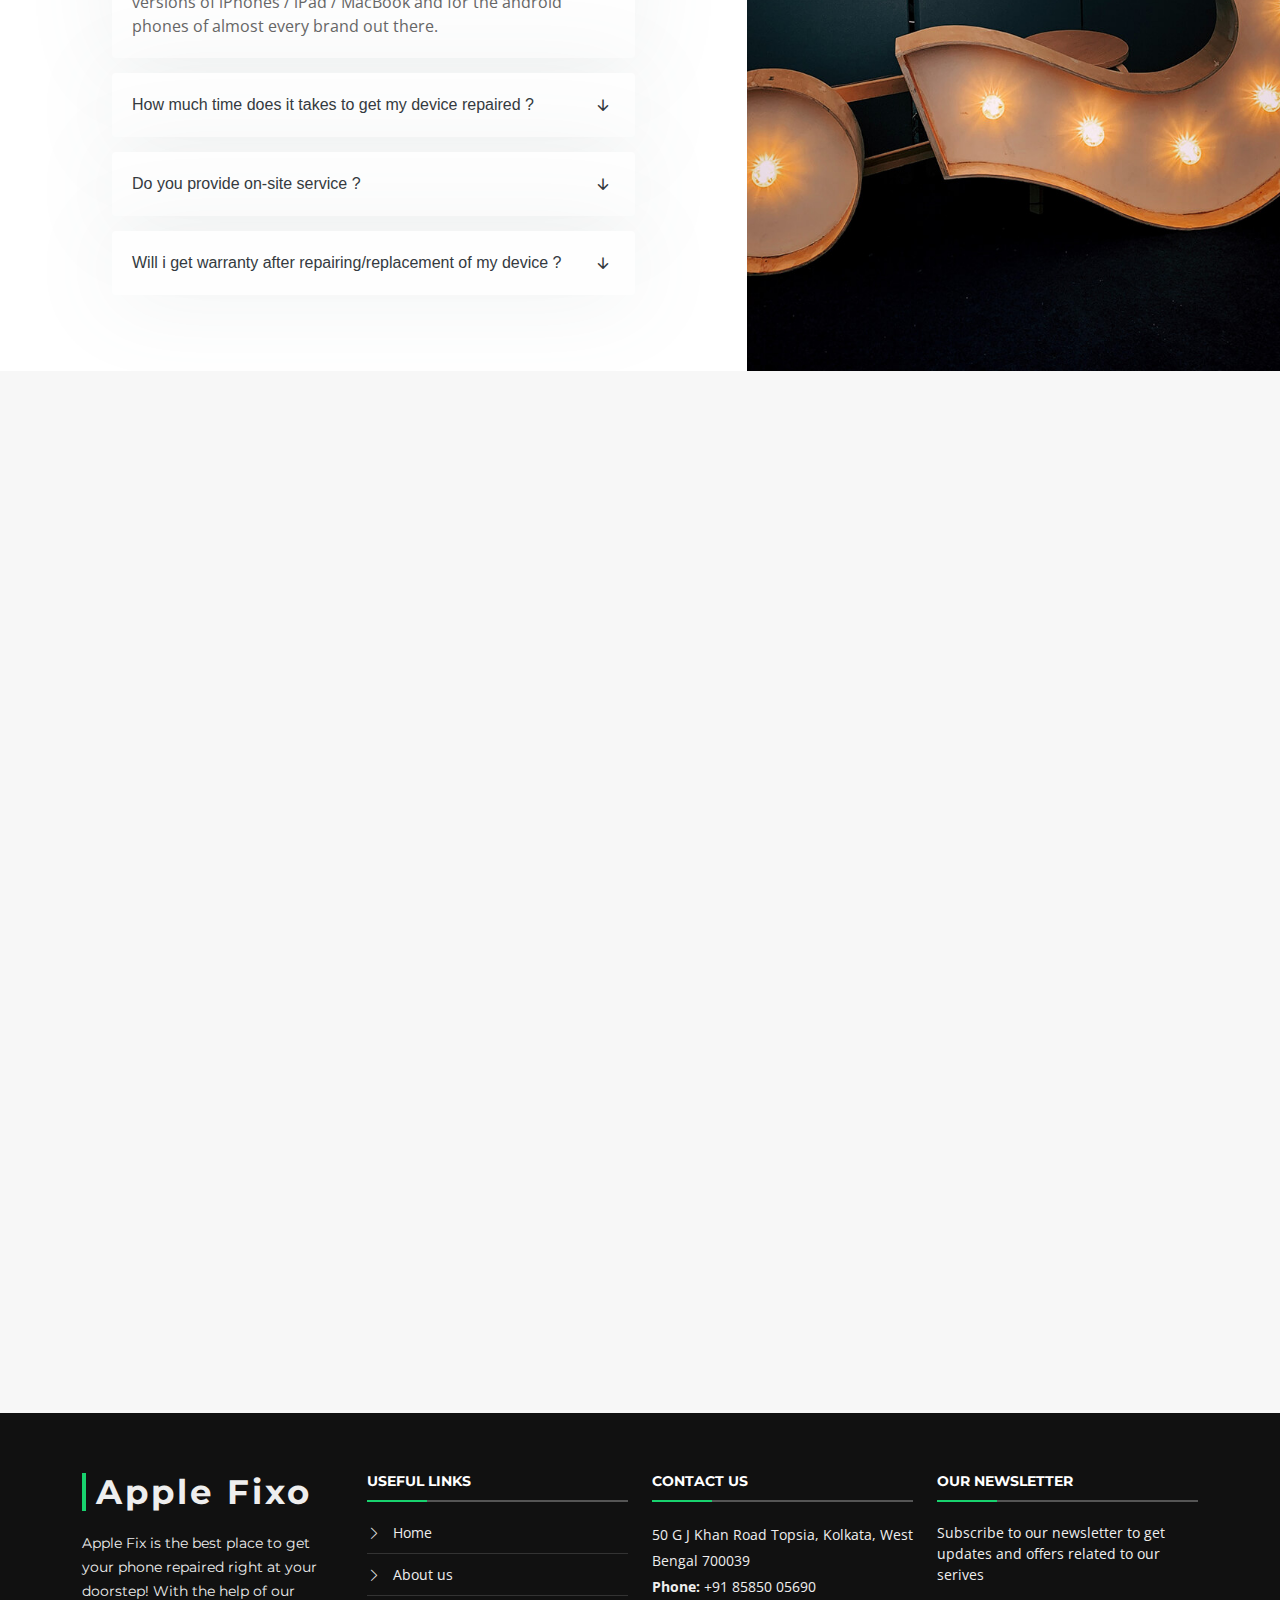
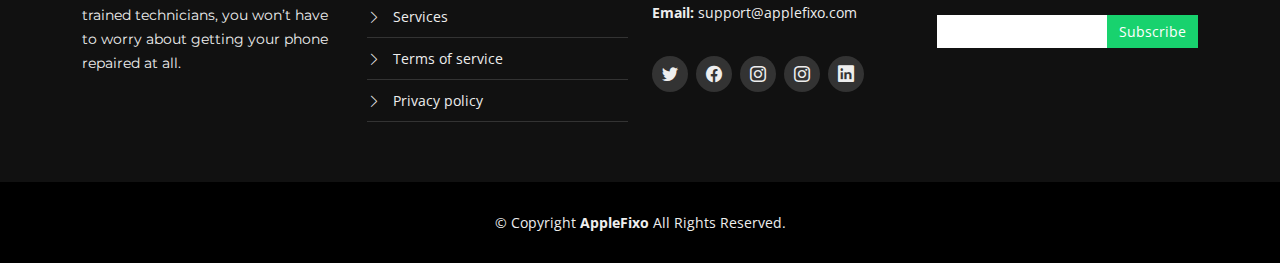
==== commit b9de603c: "Update index.html" ====
--- a/index.html
+++ b/index.html
@@ -174,7 +174,7 @@
     
 <!--     Whatspp Section -->
 
-        <a href="https://api.whatsapp.com/send?phone=51955081075&text=Hola%21%20Quisiera%20m%C3%A1s%20informaci%C3%B3n%20sobre%20Varela%202." class="float" target="_blank">
+        <a href="https://api.whatsapp.com/send?phone=8585005690&text=Hi..! I am intrested in mobile repairing." id="whatsapp" class="float" target="_blank">
         <i class="fa fa-whatsapp my-float"></i>
         </a>
 
--- a/assets/css/style.css
+++ b/assets/css/style.css
@@ -19,6 +19,21 @@
   outline: none;
   text-decoration: none;
   cursor: pointer;
+}
+
+.float{
+	position:fixed;
+	width:60px;
+	height:60px;
+	bottom:40px;
+	right:40px;
+	background-color:#25d366;
+	color:#FFF;
+	border-radius:50px;
+	text-align:center;
+  font-size:30px;
+	box-shadow: 2px 2px 3px #999;
+  z-index:100;
 }
 
 p {
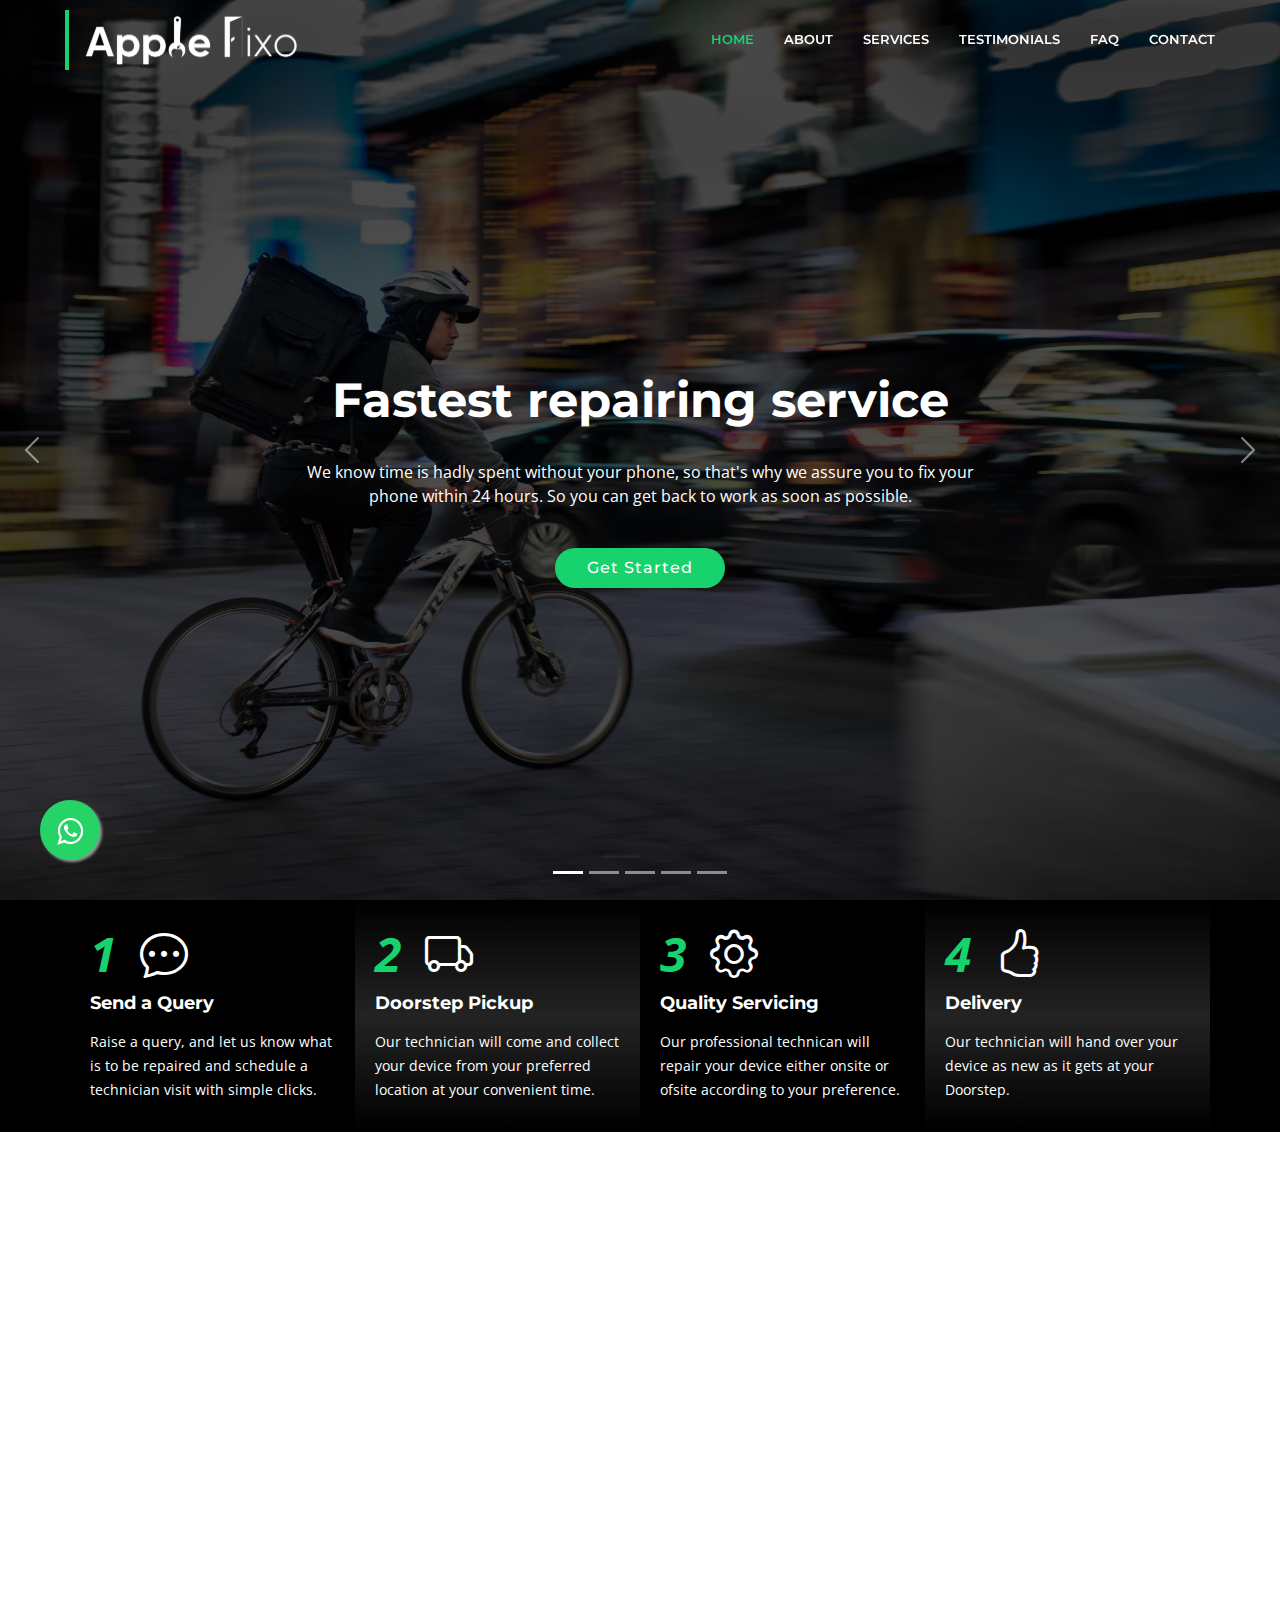
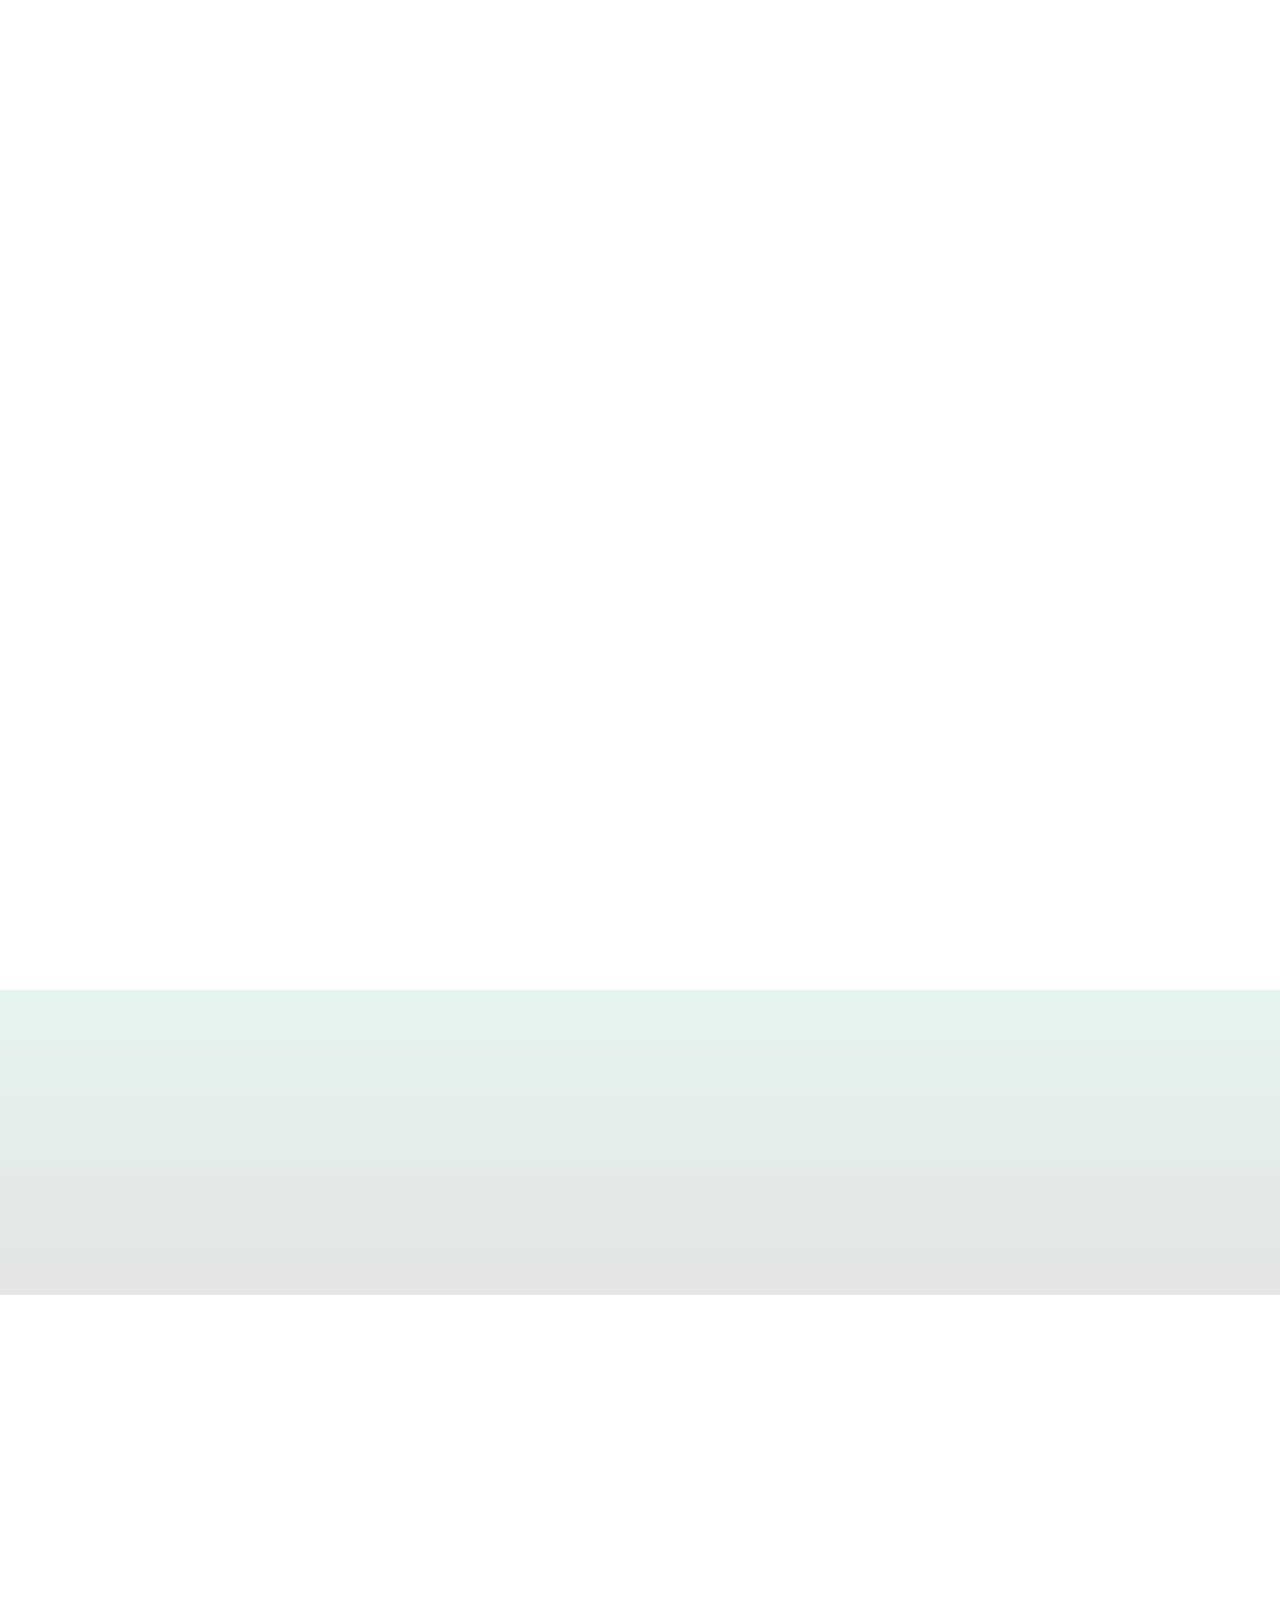
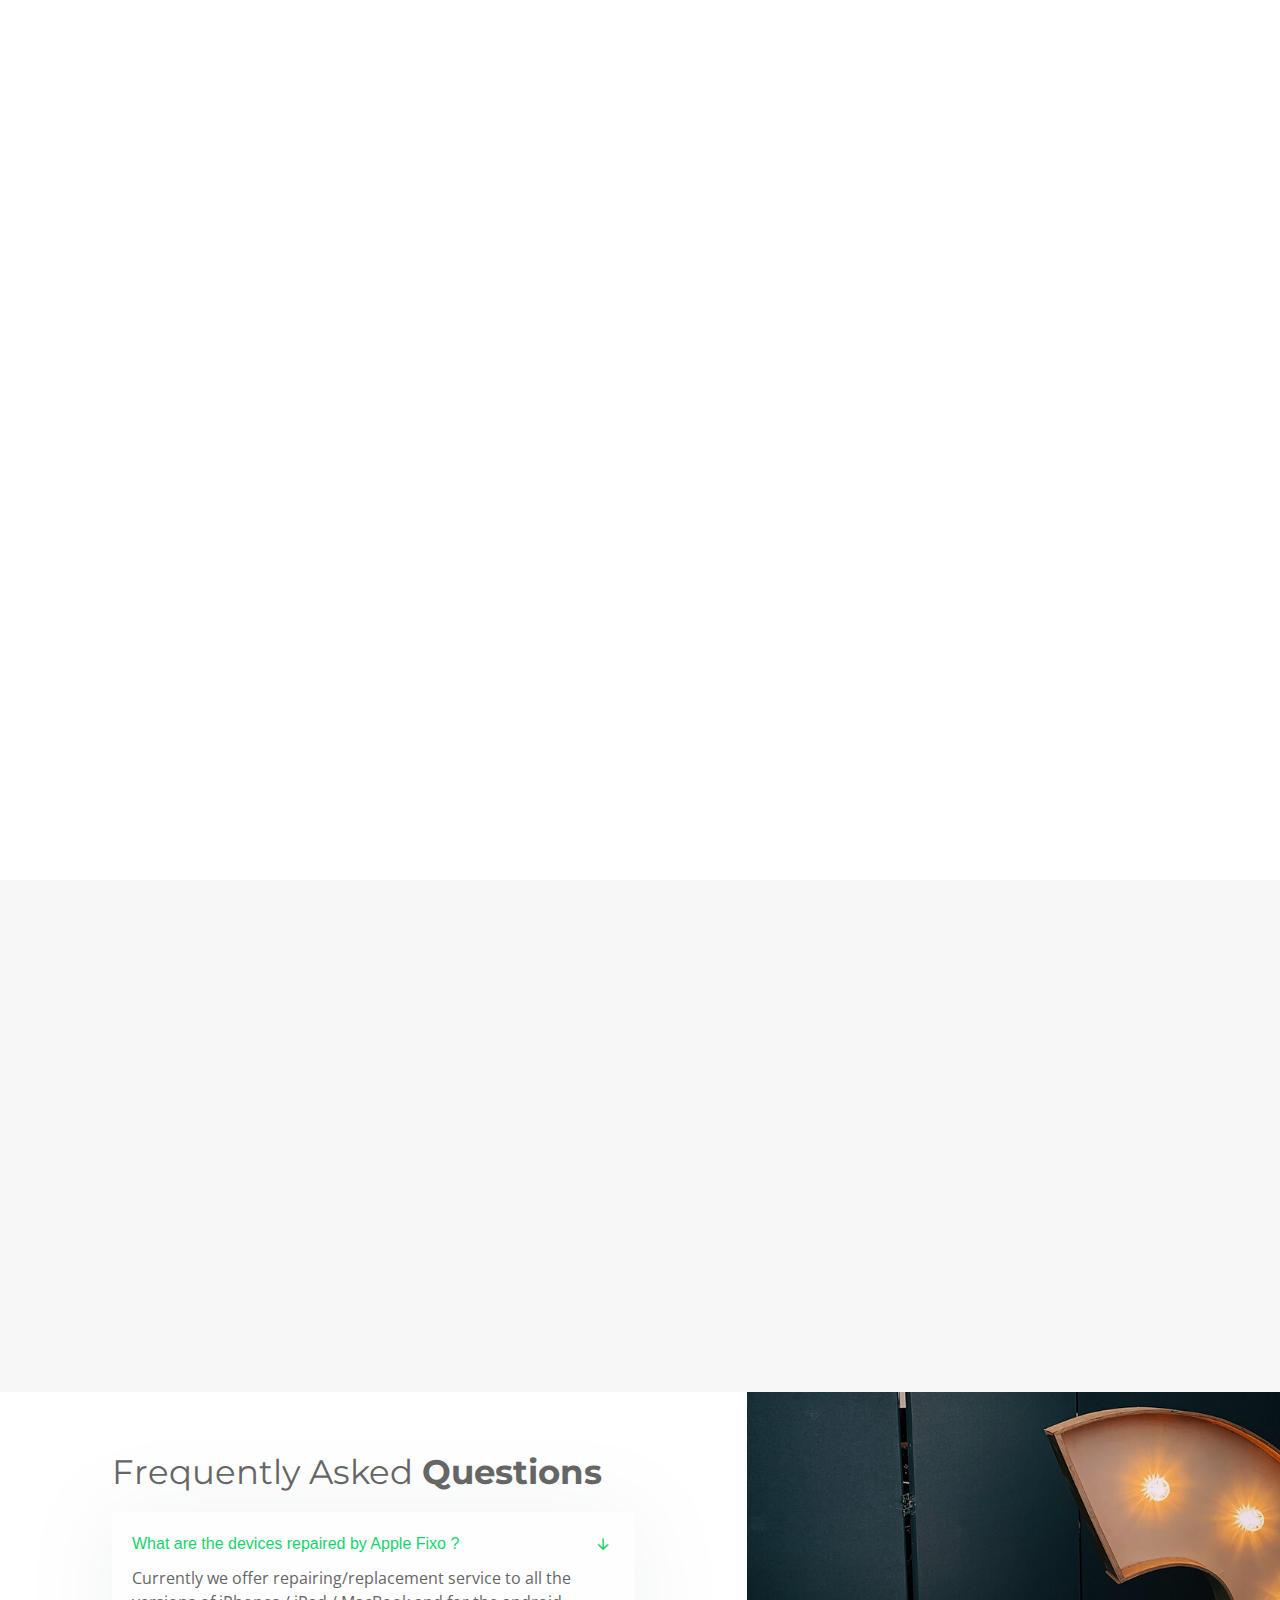
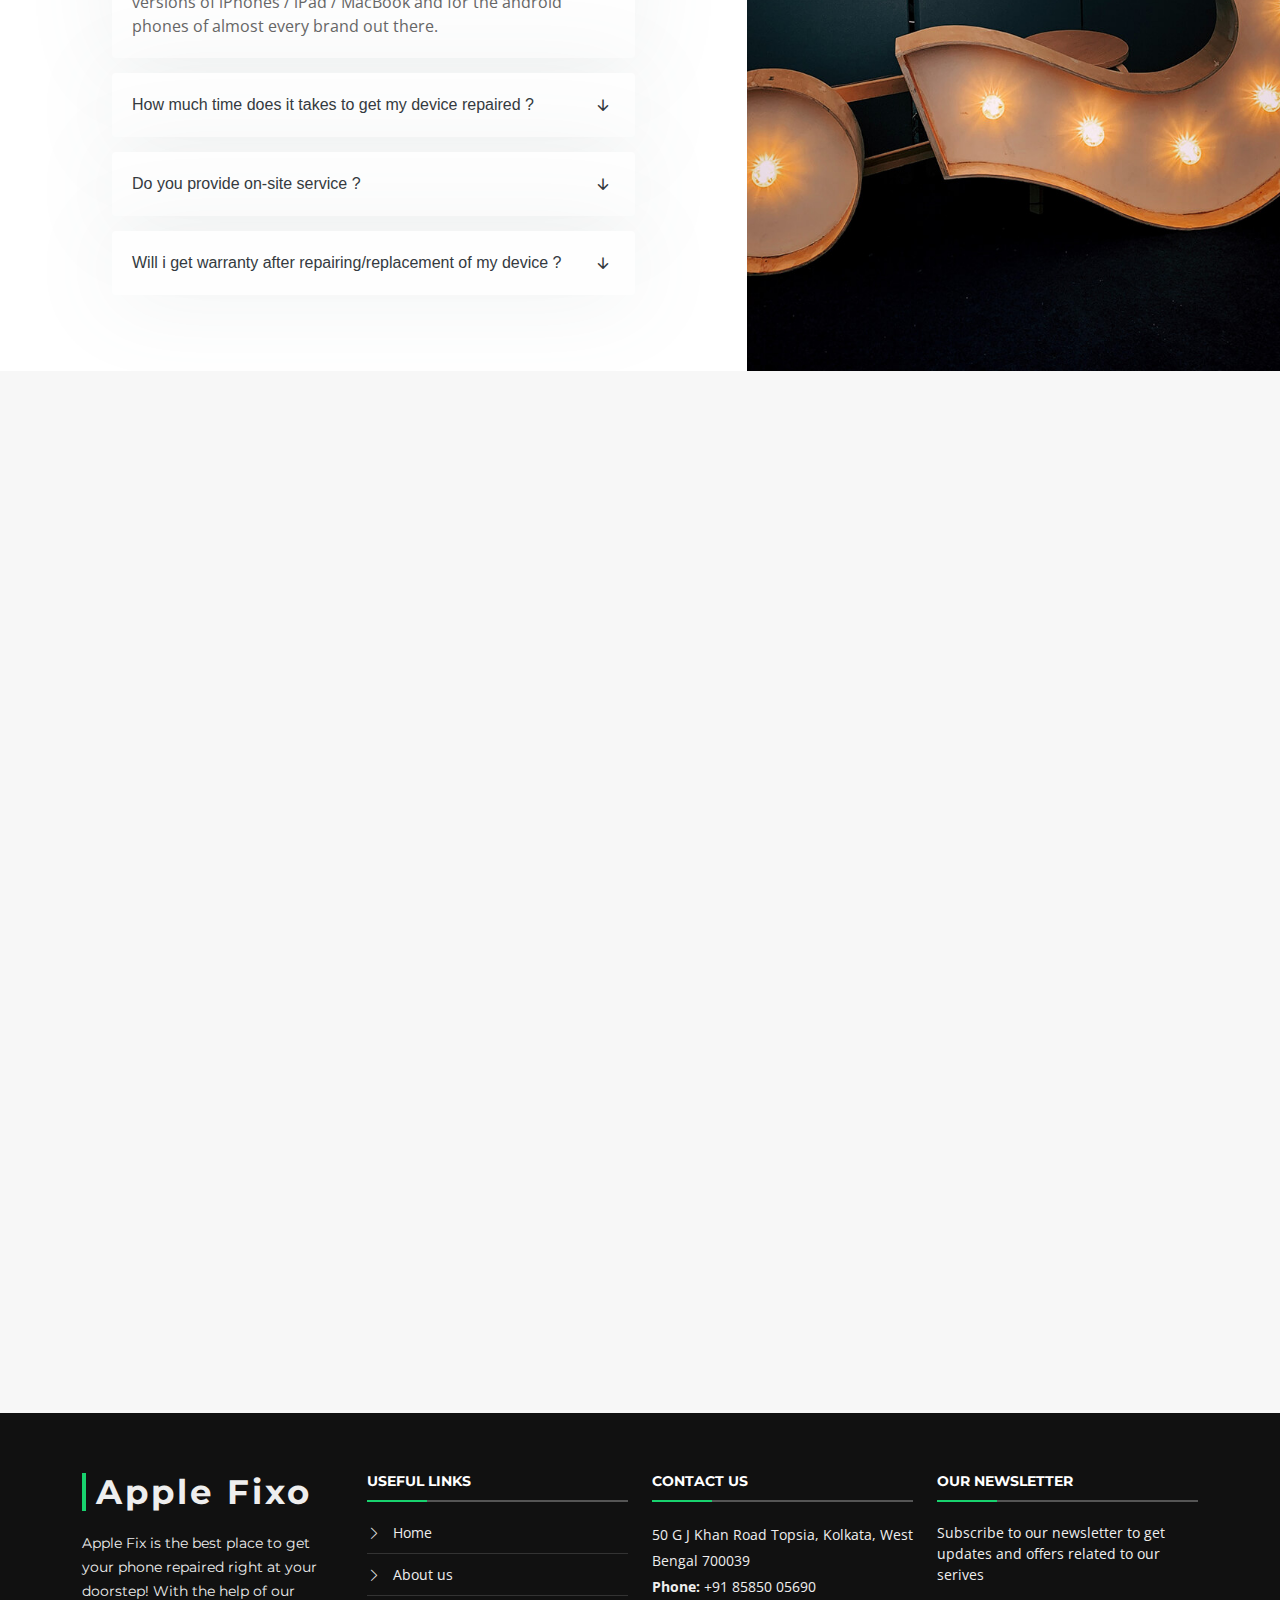
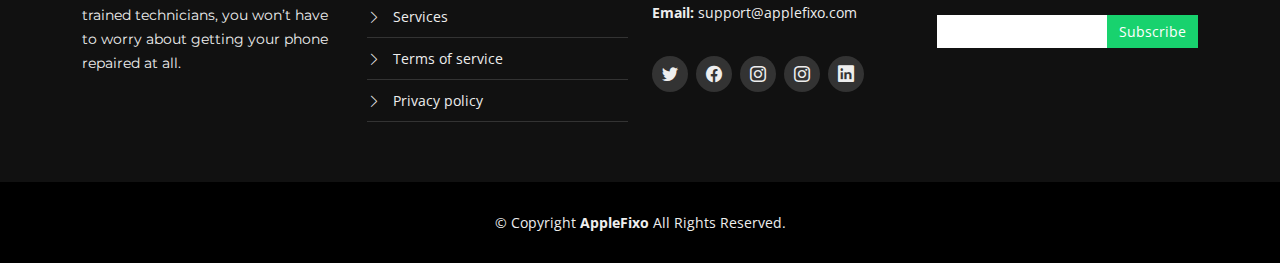
==== commit 715f3410: "Update index.html" ====
--- a/index.html
+++ b/index.html
@@ -174,7 +174,7 @@
     
 <!--     Whatspp Section -->
 
-        <a href="https://api.whatsapp.com/send?phone=8585005690&text=Hi..! I am intrested in mobile repairing." id="whatsapp" class="float" target="_blank">
+        <a href="https://api.whatsapp.com/send?phone=+91-8585005690&text=Hi%20I%27m%20interested%20in%20Mobile%20Repairing&source=&data=" id="whatsapp" class="float" target="_blank">
         <i class="fa fa-whatsapp my-float"></i>
         </a>
 
--- a/assets/css/style.css
+++ b/assets/css/style.css
@@ -26,7 +26,7 @@
 	width:60px;
 	height:60px;
 	bottom:40px;
-	right:40px;
+	left:40px;
 	background-color:#25d366;
 	color:#FFF;
 	border-radius:50px;
@@ -34,6 +34,12 @@
   font-size:30px;
 	box-shadow: 2px 2px 3px #999;
   z-index:100;
+}
+.my-float{
+	margin-top:16px;
+}
+#whatsapp:hover{
+	color:#fff
 }
 
 p {
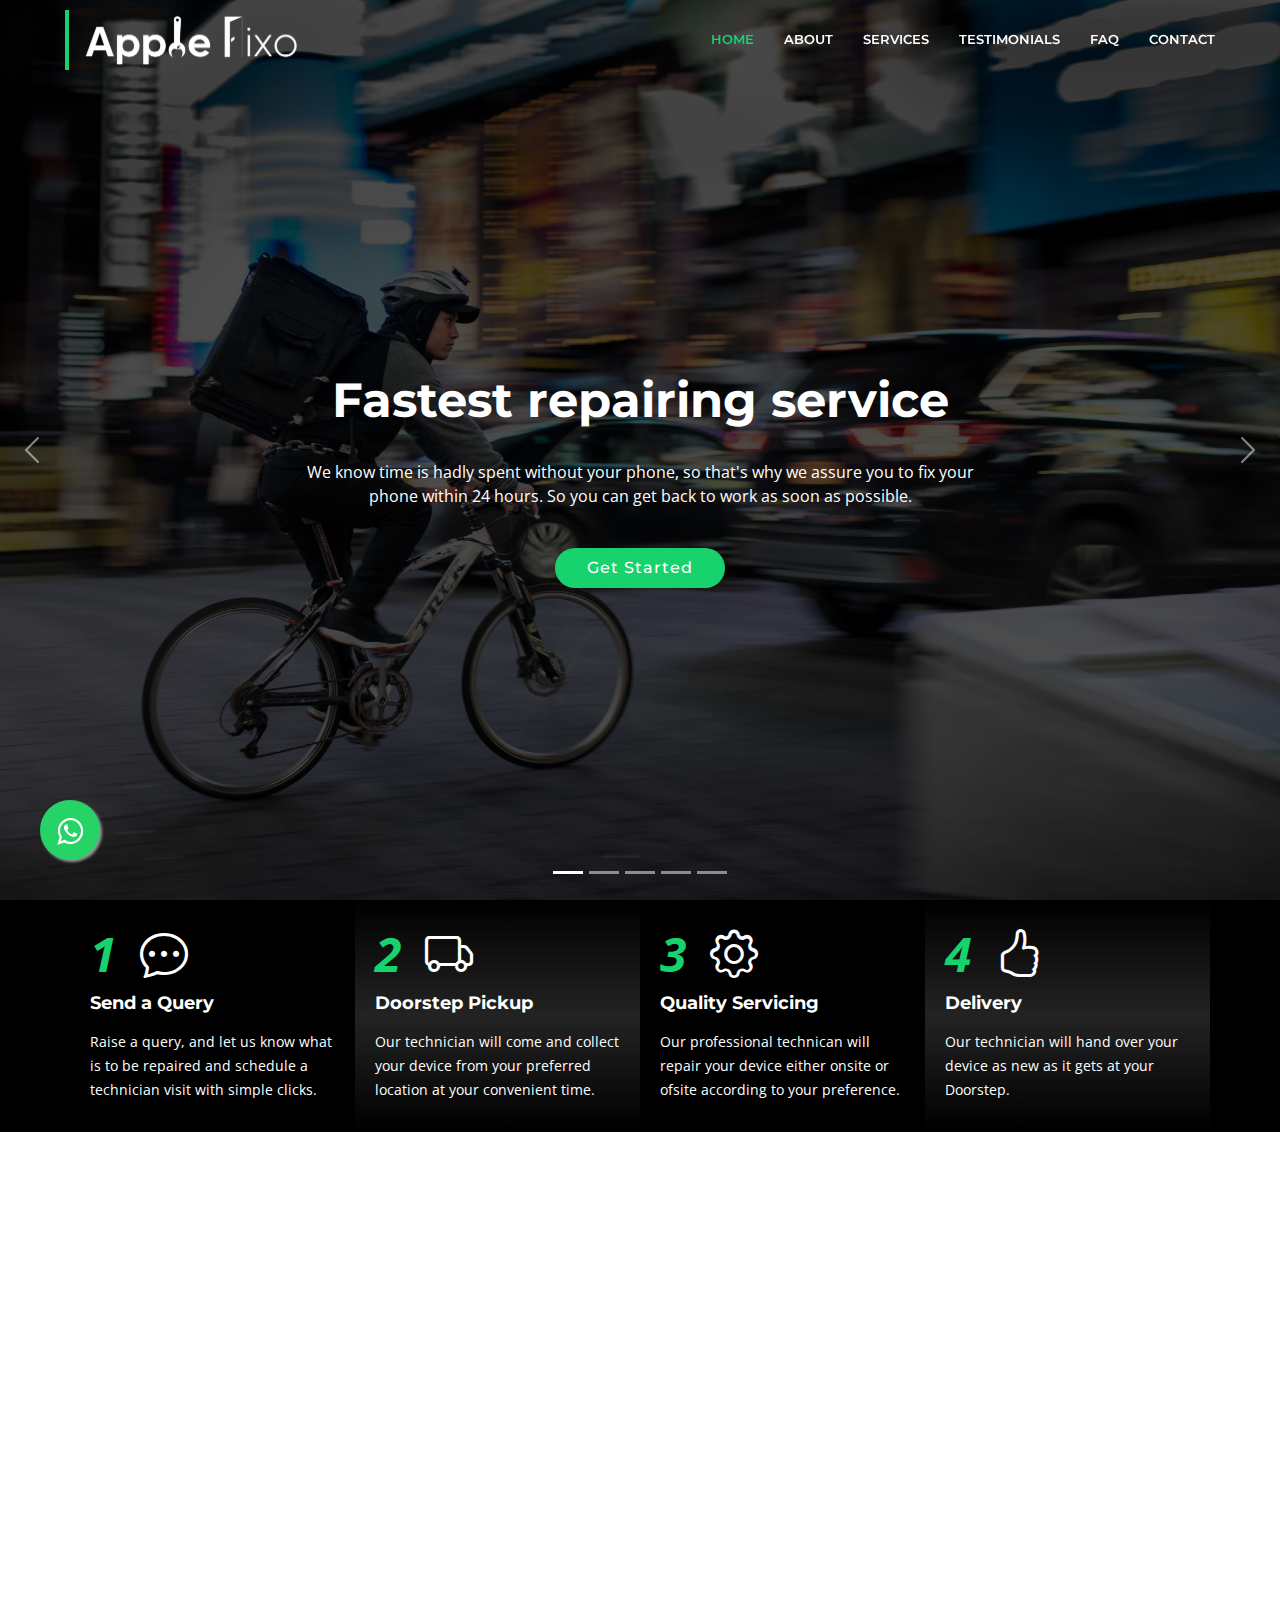
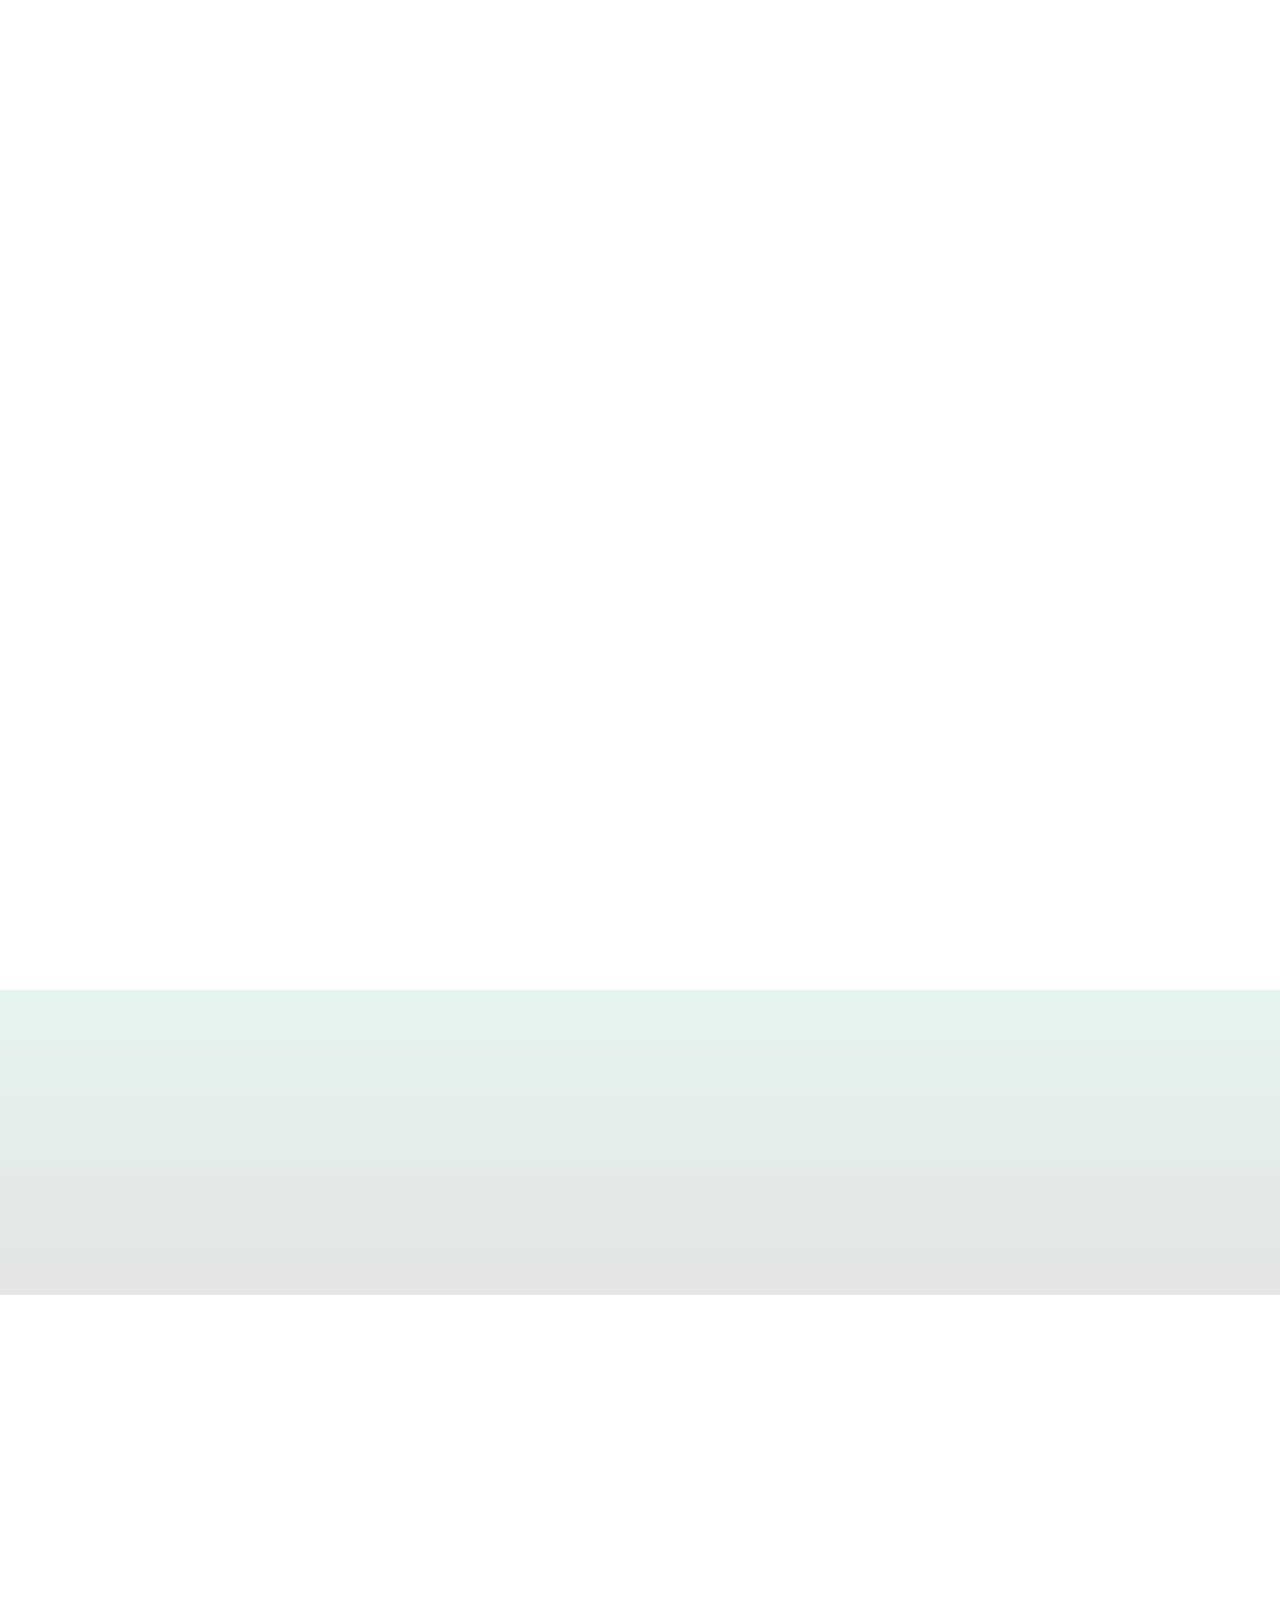
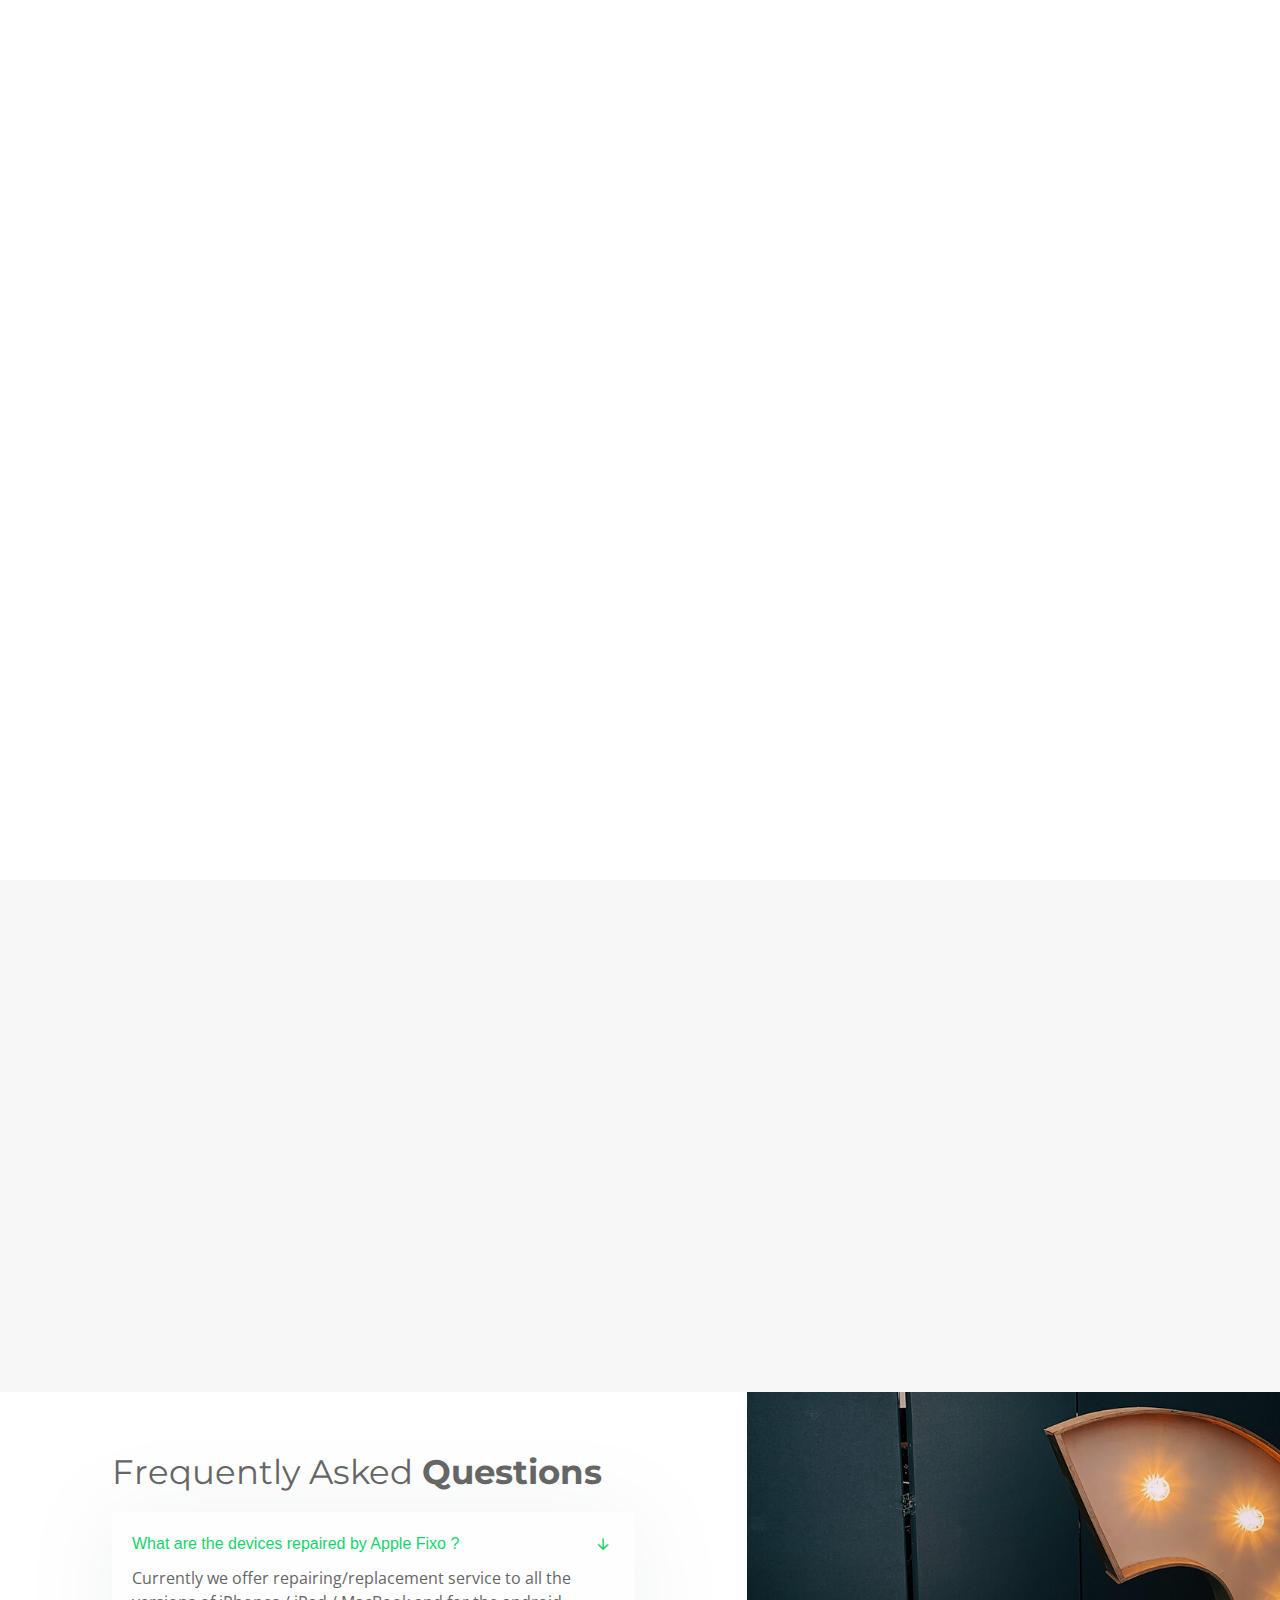
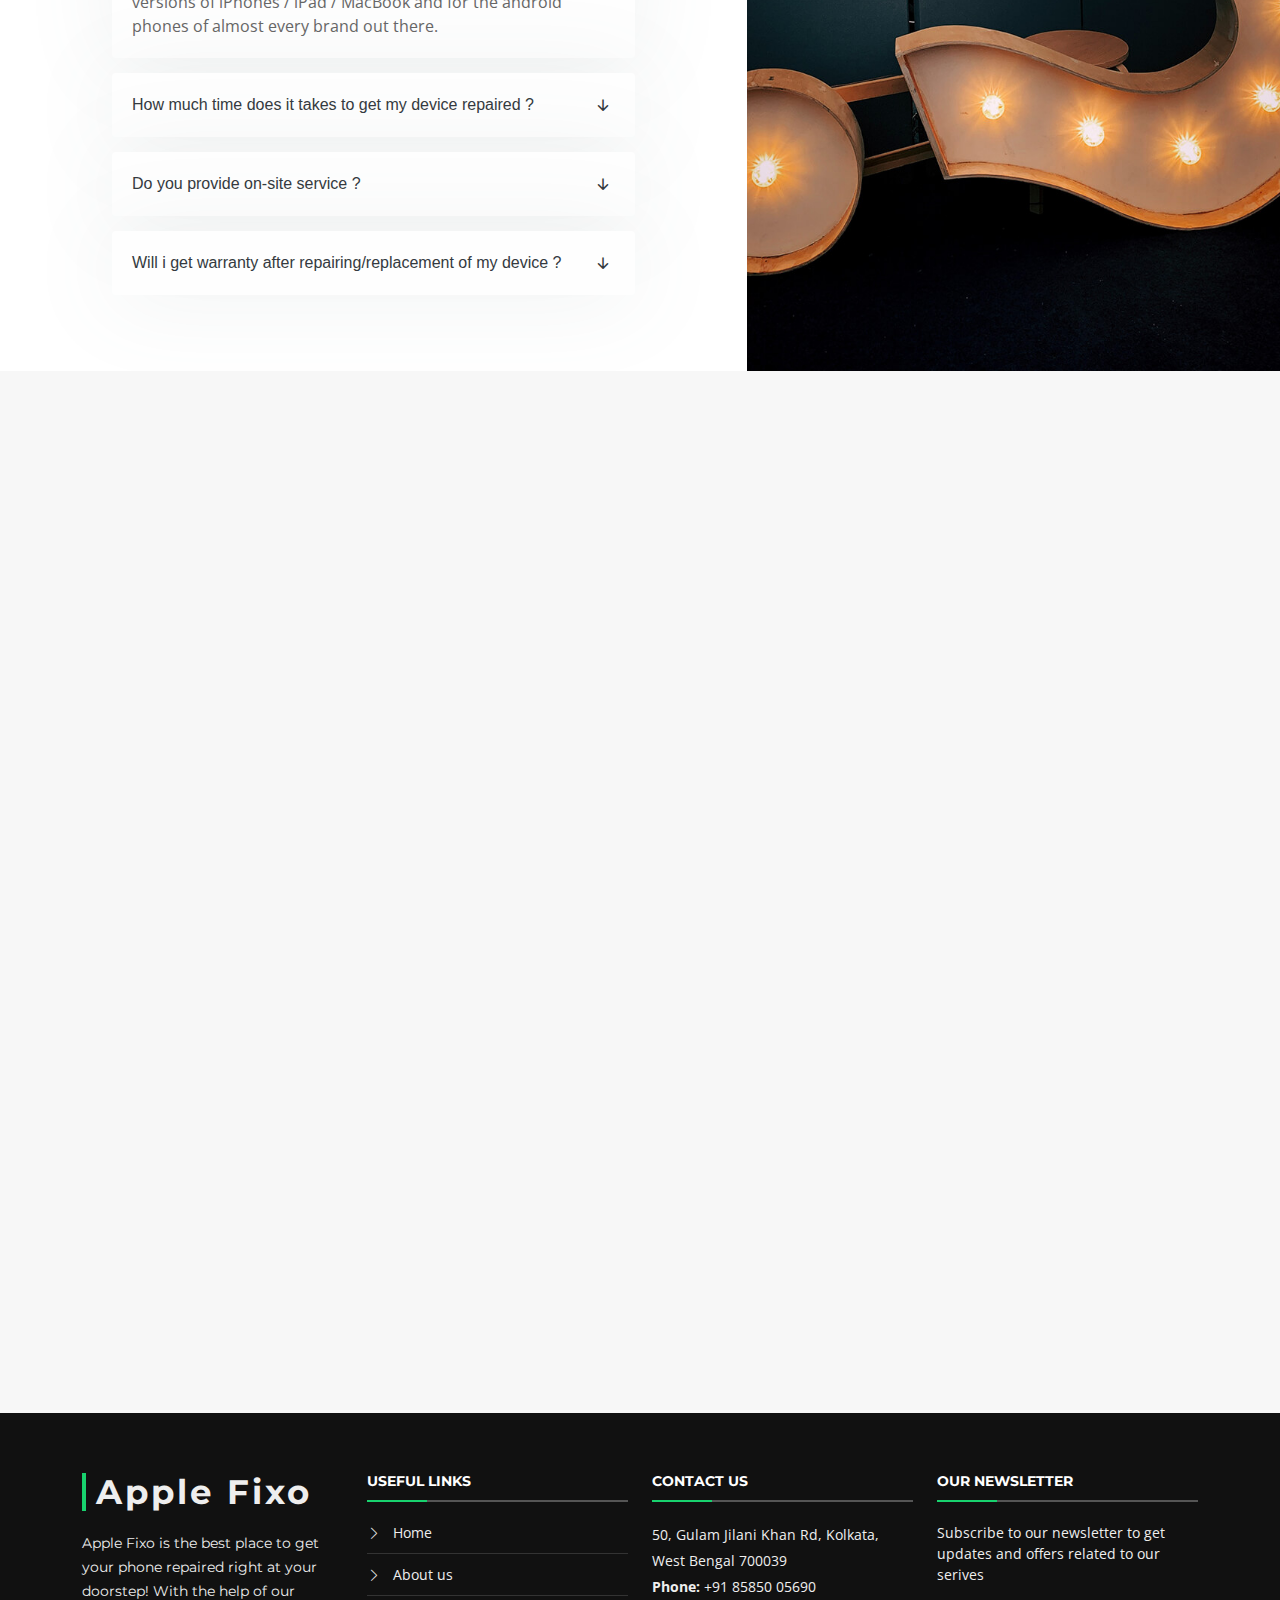
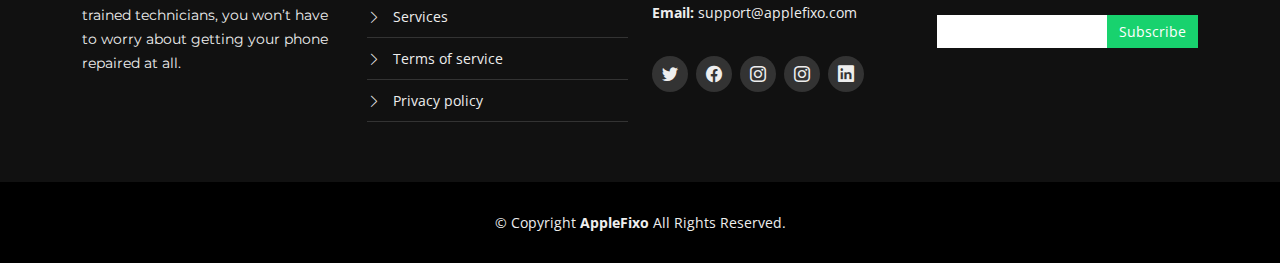
==== commit da001743: "Update index.html" ====
--- a/index.html
+++ b/index.html
@@ -174,7 +174,7 @@
     
 <!--     Whatspp Section -->
 
-        <a href="https://api.whatsapp.com/send?phone=+91-8585005690&text=Hi%20I%27m%20interested%20in%20Mobile%20Repairing&source=&data=" id="whatsapp" class="float" target="_blank">
+        <a href="https://api.whatsapp.com/send?phone=+91-8585005690&text=Hi%20I%27m%20interested%20in%20Mobile%20Repairing&source=&data=" id="whatsapp" class="float" target="_blank" style="color:white">
         <i class="fa fa-whatsapp my-float"></i>
         </a>
 
@@ -597,7 +597,7 @@
                 <input type="text" class="form-control" name="model" id="subject" placeholder="Model Name" required>
               </div>
               <div class="form-group col-md-4">
-                <input type="text" class="form-control" name="issue" id="subject" placeholder="Issue" required>
+                <input type="tel" class="form-control" name="mobile" id="mobile" placeholder="Mobile Number" required>
               </div>
             </div>
             <div class="form-group">
@@ -623,7 +623,7 @@
 
           <div class="col-lg-3 col-md-6 footer-info">
             <h3>Apple Fixo</h3>
-            <p>Apple Fix is the best place to get your phone repaired right at your doorstep! With the help of our trained technicians, you won’t have to worry about getting your phone repaired at all.</p>
+            <p>Apple Fixo is the best place to get your phone repaired right at your doorstep! With the help of our trained technicians, you won’t have to worry about getting your phone repaired at all.</p>
           </div>
 
           <div class="col-lg-3 col-md-6 footer-links">
@@ -640,7 +640,7 @@
           <div class="col-lg-3 col-md-6 footer-contact">
             <h4>Contact Us</h4>
             <p>
-              50 G J Khan Road Topsia, Kolkata, West Bengal 700039 <br>
+               50, Gulam Jilani Khan Rd, Kolkata, West Bengal 700039 <br>
               <strong>Phone:</strong> +91 85850 05690<br>
               <strong>Email:</strong> support@applefixo.com<br>
             </p>
--- a/assets/css/style.css
+++ b/assets/css/style.css
@@ -39,6 +39,9 @@
 	margin-top:16px;
 }
 #whatsapp:hover{
+	color:#fff
+}
+#whatsapp:active{
 	color:#fff
 }
 
